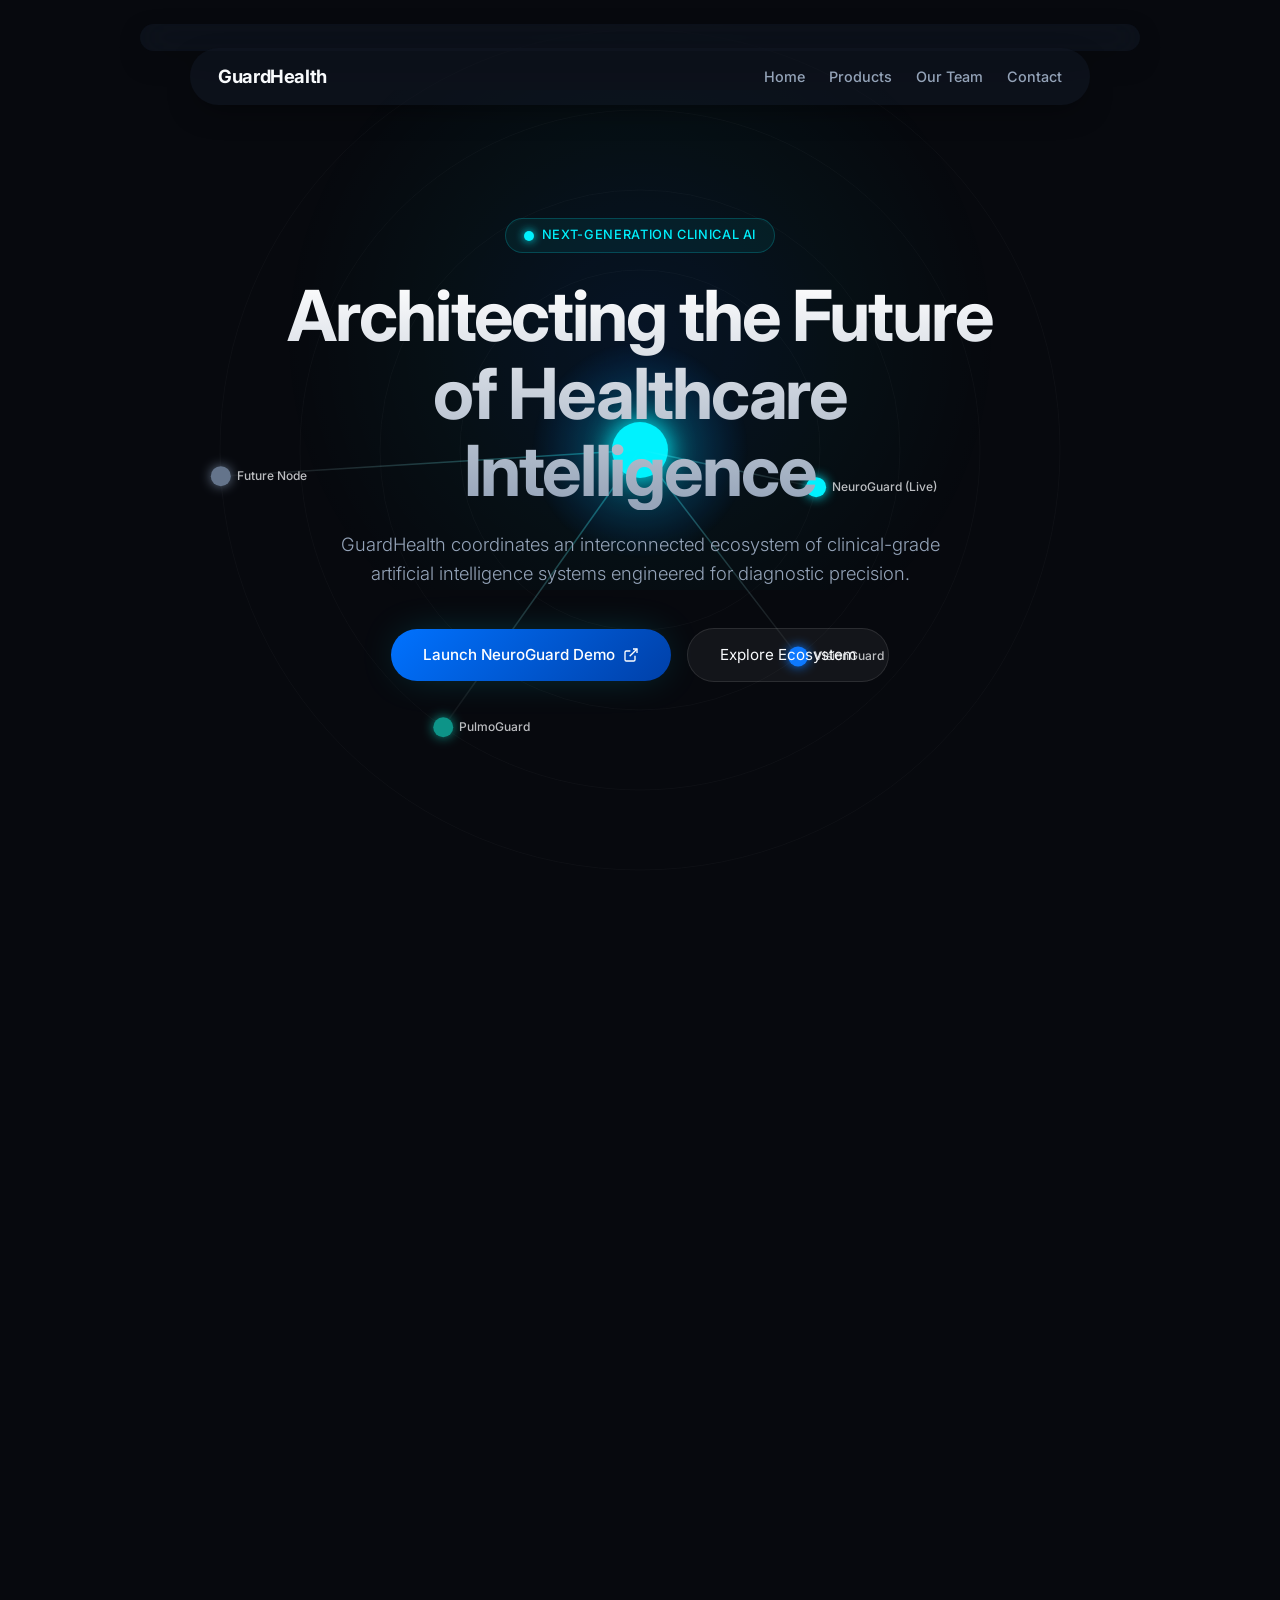
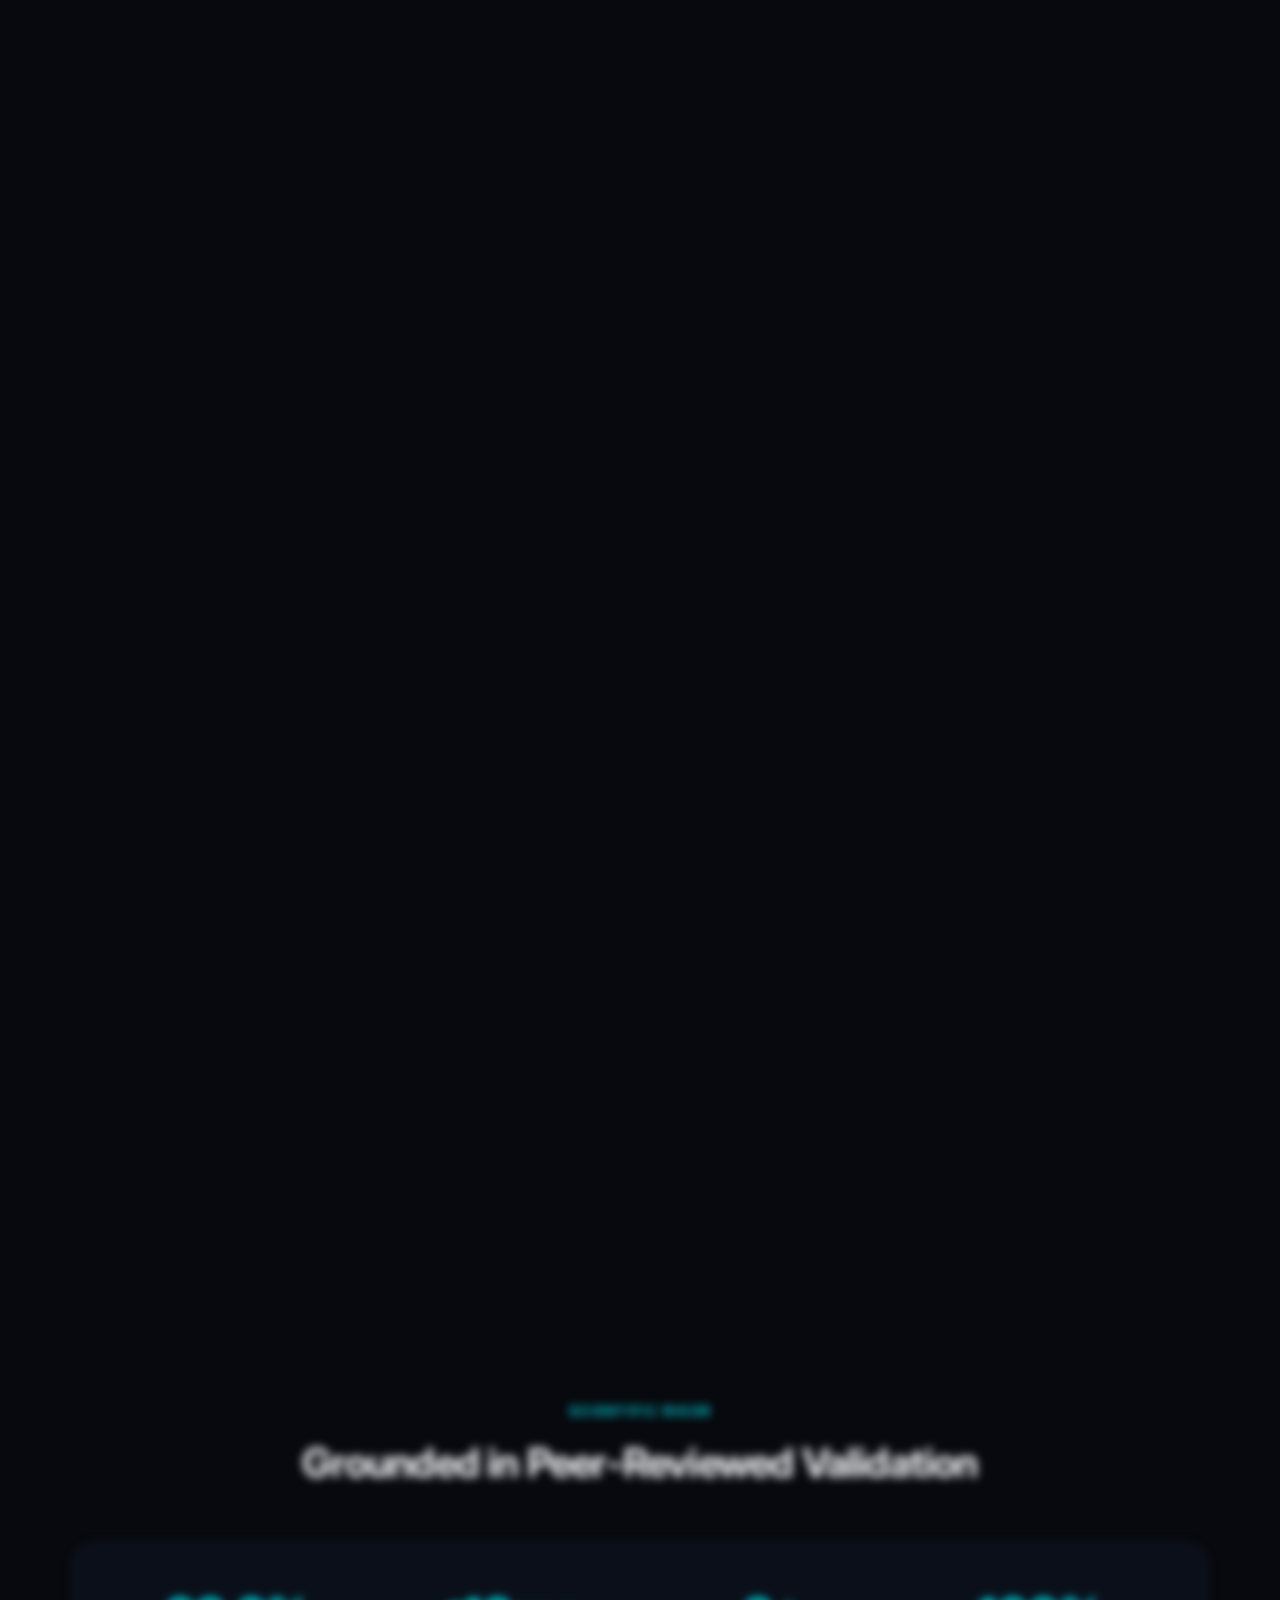
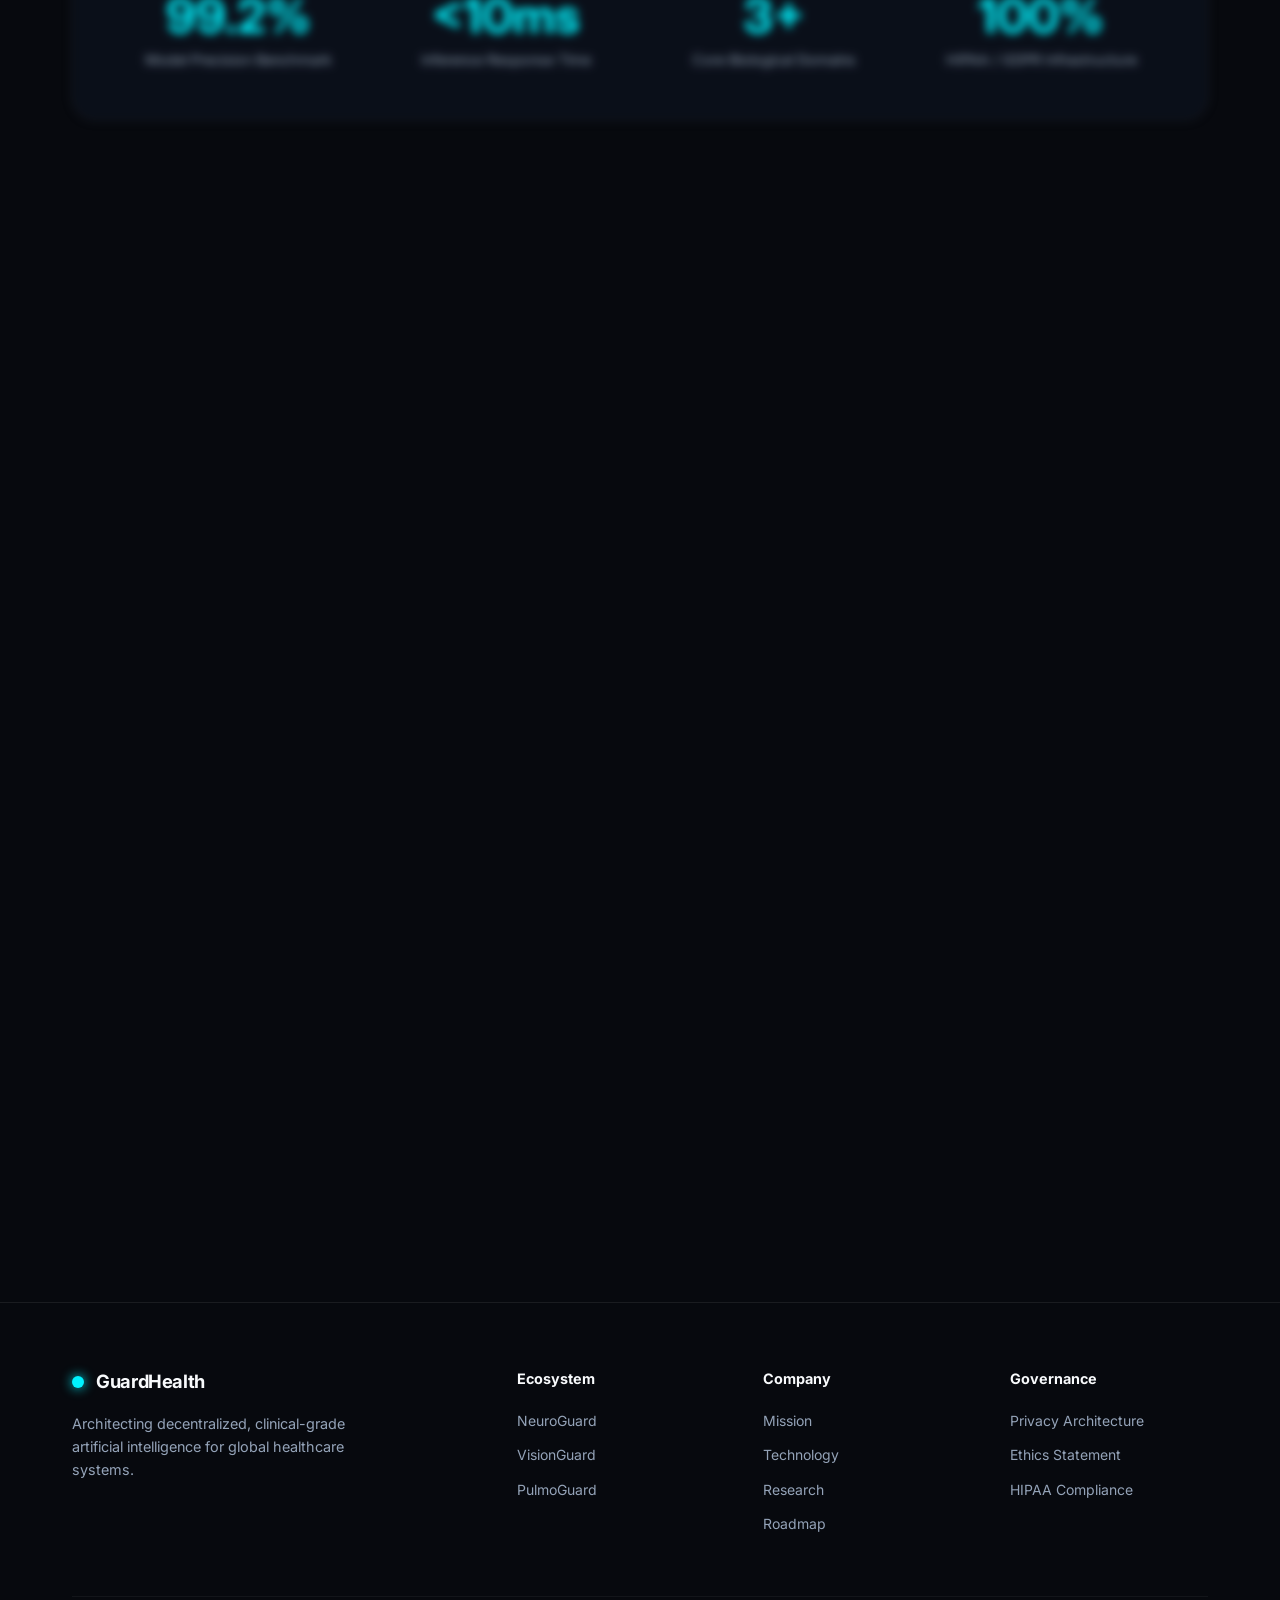
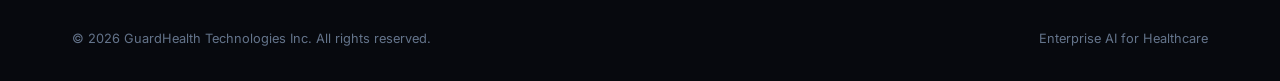
==== index.html @ 6a3ac47e "Update index.html" ====
<!DOCTYPE html>
<html lang="en">
<head>
  <meta charset="UTF-8">
  <meta name="viewport" content="width=device-width, initial-scale=1.0">
  <title>GuardHealth Technologies | Intelligent Healthcare Ecosystem</title>
  
  <!-- Fonts -->
  <link rel="preconnect" href="https://fonts.googleapis.com">
  <link rel="preconnect" href="https://fonts.gstatic.com" crossorigin>
  <link href="https://fonts.googleapis.com/css2?family=Inter:wght@300;400;500;600;700&display=swap" rel="stylesheet">
  
  <style>
    /* ==========================================================================
       1. VARIABLES & DESIGN SYSTEM
       ========================================================================== */
    :root {
      --bg-dark: #07090e;
      --bg-surface: rgba(15, 23, 42, 0.65);
      --bg-surface-border: rgba(255, 255, 255, 0.08);
      
      --primary-blue: #0072ff;
      --cyan-glow: #00f2fe;
      --teal-accent: #0d9488;
      --navy-deep: #0b1329;
      
      --text-main: #f8fafc;
      --text-muted: #94a3b8;
      --text-subtle: #64748b;

      --font-family: 'Inter', -apple-system, BlinkMacSystemFont, "Segoe UI", Roboto, sans-serif;

      --ease-out-apple: cubic-bezier(0.16, 1, 0.3, 1);
      --transition-fast: 0.2s var(--ease-out-apple);
      --transition-medium: 0.5s var(--ease-out-apple);

      --glass-bg: rgba(13, 20, 36, 0.55);
      --glass-border: 1px solid rgba(255, 255, 255, 0.1);
      --glass-blur: blur(16px) saturate(180%);
      --glow-shadow: 0 0 40px -10px rgba(0, 242, 254, 0.25);
      --card-shadow: 0 20px 40px -15px rgba(0, 0, 0, 0.5);
    }

    /* ==========================================================================
       2. GLOBAL & RESET STYLES
       ========================================================================== */
    * {
      margin: 0;
      padding: 0;
      box-sizing: border-box;
    }

    html {
      scroll-behavior: smooth;
      background-color: var(--bg-dark);
      color: var(--text-main);
      font-family: var(--font-family);
      overflow-x: hidden;
      -webkit-font-smoothing: antialiased;
    }

    body {
      position: relative;
      line-height: 1.6;
    }

    .ambient-glow {
      position: fixed;
      top: 10%;
      left: 50%;
      transform: translateX(-50%);
      width: 900px;
      height: 500px;
      background: radial-gradient(circle, rgba(0, 114, 255, 0.1) 0%, rgba(0, 242, 254, 0.03) 40%, rgba(7, 9, 14, 0) 70%);
      pointer-events: none;
      z-index: 0;
    }

    .container {
      max-width: 1200px;
      margin: 0 auto;
      padding: 0 2rem;
    }

    .section {
      padding: 8rem 0;
      position: relative;
      z-index: 1;
    }

    .text-center { text-align: center; }

    /* ==========================================================================
       3. NAVIGATION BAR
       ========================================================================== */
    .navbar {
      position: fixed;
      top: 1.5rem;
      left: 50%;
      transform: translateX(-50%);
      width: 90%;
      max-width: 1100px;
      z-index: 100;
      background: var(--glass-bg);
      backdrop-filter: var(--glass-blur);
      -webkit-backdrop-filter: var(--glass-blur);
      border: var(--glass-border);
      border-radius: 99px;
      padding: 0.75rem 1.75rem;
    }

    .nav-container {
      display: flex;
      align-items: center;
      justify-content: space-between;
    }

    .brand-logo {
      display: flex;
      align-items: center;
      gap: 0.75rem;
      text-decoration: none;
      color: var(--text-main);
      font-weight: 600;
      letter-spacing: -0.02em;
    }

    .logo-mark {
      width: 12px;
      height: 12px;
      border-radius: 50%;
      background: var(--cyan-glow);
      box-shadow: 0 0 12px var(--cyan-glow);
    }

    .nav-links {
      display: flex;
      gap: 2rem;
    }

    .nav-links a {
      color: var(--text-muted);
      text-decoration: none;
      font-size: 0.9rem;
      font-weight: 400;
      transition: color var(--transition-fast);
    }

    .nav-links a:hover {
      color: var(--text-main);
    }

    /* ==========================================================================
       4. HERO SECTION & CANVAS
       ========================================================================== */
    .hero-section {
      position: relative;
      height: 100vh;
      min-height: 750px;
      display: flex;
      align-items: center;
      justify-content: center;
      overflow: hidden;
    }

    #ecosystemCanvas {
      position: absolute;
      top: 0;
      left: 0;
      width: 100%;
      height: 100%;
      z-index: 1;
    }

    .hero-overlay {
      position: relative;
      z-index: 2;
      text-align: center;
      max-width: 820px;
      padding: 0 1.5rem;
      pointer-events: none;
    }

    .hero-overlay a, .hero-overlay button {
      pointer-events: auto;
    }

    .hero-badge {
      display: inline-flex;
      align-items: center;
      gap: 0.5rem;
      padding: 0.4rem 1.1rem;
      border-radius: 99px;
      background: rgba(0, 242, 254, 0.06);
      border: 1px solid rgba(0, 242, 254, 0.2);
      color: var(--cyan-glow);
      font-size: 0.8rem;
      font-weight: 500;
      letter-spacing: 0.05em;
      text-transform: uppercase;
      margin-bottom: 1.5rem;
    }

    .hero-title {
      font-size: clamp(2.5rem, 5.5vw, 4.5rem);
      font-weight: 700;
      line-height: 1.1;
      letter-spacing: -0.03em;
      background: linear-gradient(180deg, #FFFFFF 0%, #94A3B8 100%);
      -webkit-background-clip: text;
      -webkit-text-fill-color: transparent;
      margin-bottom: 1.25rem;
    }

    .hero-subtitle {
      font-size: 1.15rem;
      color: var(--text-muted);
      max-width: 640px;
      margin: 0 auto 2.5rem auto;
      font-weight: 300;
    }

    .hero-cta-group {
      display: flex;
      align-items: center;
      justify-content: center;
      gap: 1rem;
    }

    /* ==========================================================================
       5. COMPONENTS & BUTTONS
       ========================================================================== */
    .btn-glow {
      display: inline-flex;
      align-items: center;
      gap: 0.5rem;
      padding: 0.85rem 2rem;
      border-radius: 99px;
      background: linear-gradient(135deg, var(--primary-blue), #0040a8);
      color: #fff;
      font-weight: 500;
      text-decoration: none;
      font-size: 0.95rem;
      box-shadow: var(--glow-shadow);
      transition: transform var(--transition-fast), box-shadow var(--transition-fast);
    }

    .btn-glow:hover {
      transform: translateY(-2px);
      box-shadow: 0 0 50px -5px rgba(0, 242, 254, 0.4);
    }

    .btn-secondary {
      display: inline-flex;
      align-items: center;
      padding: 0.85rem 2rem;
      border-radius: 99px;
      color: var(--text-main);
      text-decoration: none;
      font-size: 0.95rem;
      background: rgba(255, 255, 255, 0.05);
      border: 1px solid rgba(255, 255, 255, 0.1);
      transition: background var(--transition-fast), border-color var(--transition-fast);
    }

    .btn-secondary:hover {
      background: rgba(255, 255, 255, 0.1);
      border-color: rgba(255, 255, 255, 0.2);
    }

    .btn-primary-glass {
      padding: 0.5rem 1.25rem;
      border-radius: 99px;
      background: rgba(255, 255, 255, 0.08);
      border: var(--glass-border);
      color: var(--text-main);
      font-size: 0.85rem;
      text-decoration: none;
      transition: background var(--transition-fast);
    }

    .btn-primary-glass:hover {
      background: rgba(255, 255, 255, 0.18);
    }

    .section-tag {
      color: var(--cyan-glow);
      font-size: 0.85rem;
      text-transform: uppercase;
      letter-spacing: 0.1em;
      font-weight: 600;
      margin-bottom: 0.5rem;
      display: block;
    }

    .section-title {
      font-size: 2.5rem;
      font-weight: 700;
      letter-spacing: -0.02em;
      margin-bottom: 1rem;
    }

    .section-description {
      color: var(--text-muted);
      font-size: 1.1rem;
      max-width: 650px;
      margin: 0 auto 3rem auto;
    }

    /* ==========================================================================
       6. GLASS CARDS & ECOSYSTEM GRID
       ========================================================================== */
    .ecosystem-grid {
      display: grid;
      grid-template-columns: repeat(auto-fit, minmax(260px, 1fr));
      gap: 1.5rem;
    }

    .glass-card {
      background: var(--glass-bg);
      backdrop-filter: var(--glass-blur);
      -webkit-backdrop-filter: var(--glass-blur);
      border: var(--glass-border);
      padding: 2.5rem 2rem;
      border-radius: 20px;
      position: relative;
      display: flex;
      flex-direction: column;
      justify-content: space-between;
      transition: transform var(--transition-medium), border-color var(--transition-medium), box-shadow var(--transition-medium);
    }

    .glass-card:hover {
      transform: translateY(-6px);
      border-color: rgba(0, 242, 254, 0.3);
      box-shadow: var(--card-shadow);
    }

    .glass-card.featured-card {
      border-color: rgba(0, 242, 254, 0.3);
      background: linear-gradient(180deg, rgba(0, 242, 254, 0.05) 0%, rgba(13, 20, 36, 0.6) 100%);
    }

    .card-header {
      margin-bottom: 1.5rem;
    }

    .card-status-row {
      display: flex;
      align-items: center;
      justify-content: space-between;
      margin-bottom: 1rem;
    }

    .card-node-indicator {
      width: 10px;
      height: 10px;
      border-radius: 50%;
    }

    .card-node-indicator.cyan { background: var(--cyan-glow); box-shadow: 0 0 10px var(--cyan-glow); }
    .card-node-indicator.blue { background: var(--primary-blue); box-shadow: 0 0 10px var(--primary-blue); }
    .card-node-indicator.teal { background: var(--teal-accent); box-shadow: 0 0 10px var(--teal-accent); }
    .card-node-indicator.pulse { background: var(--text-subtle); }

    .status-badge {
      font-size: 0.7rem;
      font-weight: 600;
      letter-spacing: 0.05em;
      padding: 0.2rem 0.6rem;
      border-radius: 99px;
      text-transform: uppercase;
    }

    .status-badge.live { background: rgba(0, 242, 254, 0.15); color: var(--cyan-glow); border: 1px solid rgba(0, 242, 254, 0.3); }
    .status-badge.validation { background: rgba(0, 114, 255, 0.15); color: var(--primary-blue); border: 1px solid rgba(0, 114, 255, 0.3); }
    .status-badge.pipeline { background: rgba(255, 255, 255, 0.05); color: var(--text-subtle); border: 1px solid rgba(255, 255, 255, 0.1); }

    .card-subtitle {
      font-size: 0.75rem;
      text-transform: uppercase;
      color: var(--text-subtle);
      letter-spacing: 0.05em;
    }

    .glass-card h3 {
      font-size: 1.4rem;
      margin: 0.25rem 0 0.75rem 0;
      font-weight: 600;
    }

    .glass-card p {
      color: var(--text-muted);
      font-size: 0.925rem;
      line-height: 1.5;
      margin-bottom: 1.5rem;
    }

    .card-action-link {
      display: inline-flex;
      align-items: center;
      gap: 0.4rem;
      color: var(--cyan-glow);
      text-decoration: none;
      font-size: 0.875rem;
      font-weight: 500;
      transition: gap var(--transition-fast);
    }

    .card-action-link:hover {
      gap: 0.6rem;
    }

    /* ==========================================================================
       7. TECH SPEC & METRICS
       ========================================================================== */
    .tech-spec-grid {
      display: grid;
      grid-template-columns: repeat(auto-fit, minmax(300px, 1fr));
      gap: 2rem;
    }

    .tech-item {
      padding: 2rem;
      border-left: 2px solid rgba(0, 242, 254, 0.3);
      background: linear-gradient(90deg, rgba(0, 242, 254, 0.02) 0%, transparent 100%);
      border-radius: 0 12px 12px 0;
    }

    .tech-item h4 {
      font-size: 1.2rem;
      margin-bottom: 0.5rem;
    }

    .tech-item p {
      color: var(--text-muted);
      font-size: 0.95rem;
    }

    .metrics-container {
      display: grid;
      grid-template-columns: repeat(auto-fit, minmax(200px, 1fr));
      gap: 2rem;
      margin-top: 3rem;
      padding: 3rem;
      background: var(--glass-bg);
      border: var(--glass-border);
      border-radius: 24px;
      backdrop-filter: var(--glass-blur);
    }

    .metric-item h3 {
      font-size: 3rem;
      font-weight: 700;
      color: var(--cyan-glow);
      line-height: 1;
      margin-bottom: 0.5rem;
    }

    .metric-item p {
      color: var(--text-muted);
      font-size: 0.9rem;
    }

    /* ==========================================================================
       8. ROADMAP TIMELINE
       ========================================================================== */
    .roadmap-timeline {
      display: grid;
      grid-template-columns: repeat(auto-fit, minmax(250px, 1fr));
      gap: 1.5rem;
      margin-top: 2rem;
    }

    .roadmap-step {
      background: rgba(13, 20, 36, 0.4);
      border: var(--glass-border);
      padding: 1.75rem;
      border-radius: 16px;
      position: relative;
    }

    .roadmap-step.active {
      border-color: rgba(0, 242, 254, 0.4);
      background: rgba(0, 242, 254, 0.03);
    }

    .step-phase {
      font-size: 0.75rem;
      color: var(--cyan-glow);
      text-transform: uppercase;
      letter-spacing: 0.05em;
      font-weight: 600;
    }

    .roadmap-step h4 {
      font-size: 1.1rem;
      margin: 0.5rem 0;
    }

    .roadmap-step p {
      font-size: 0.875rem;
      color: var(--text-muted);
    }

    /* ==========================================================================
       9. FOOTER & CTA BANNER
       ========================================================================== */
    .cta-banner {
      background: linear-gradient(180deg, rgba(13, 20, 36, 0.8) 0%, rgba(7, 9, 14, 0.9) 100%);
      border: var(--glass-border);
      padding: 4rem 2rem;
      border-radius: 32px;
      text-align: center;
      margin-bottom: 6rem;
    }

    footer {
      border-top: 1px solid var(--bg-surface-border);
      padding: 4rem 0 2rem 0;
      position: relative;
      z-index: 1;
    }

    .footer-grid {
      display: grid;
      grid-template-columns: 2fr repeat(3, 1fr);
      gap: 3rem;
      margin-bottom: 3rem;
    }

    .footer-brand p {
      color: var(--text-muted);
      font-size: 0.9rem;
      margin-top: 1rem;
      max-width: 300px;
    }

    .footer-col h5 {
      color: var(--text-main);
      font-size: 0.9rem;
      margin-bottom: 1.25rem;
    }

    .footer-col a {
      display: block;
      color: var(--text-muted);
      text-decoration: none;
      font-size: 0.875rem;
      margin-bottom: 0.75rem;
      transition: color var(--transition-fast);
    }

    .footer-col a:hover {
      color: var(--cyan-glow);
    }

    .footer-bottom {
      display: flex;
      justify-content: space-between;
      align-items: center;
      padding-top: 2rem;
      border-top: 1px solid rgba(255, 255, 255, 0.05);
      color: var(--text-subtle);
      font-size: 0.8rem;
    }
    /* ==========================================================================
   GLOBAL NAVBAR STYLING
   ========================================================================== */
.navbar {
  position: fixed;
  top: 1.5rem;
  left: 50%;
  transform: translateX(-50%);
  width: min(90%, 1000px);
  z-index: 99;
  
  display: flex;
  align-items: center;
  justify-content: space-between;
  padding: 0.85rem 1.75rem;

  background: rgba(18, 24, 38, 0.55);
  border: 1px solid var(--border-glass);
  border-radius: 9999px;
  backdrop-filter: blur(16px);
  -webkit-backdrop-filter: blur(16px);
  box-shadow: 0 10px 30px -10px rgba(0, 0, 0, 0.5);
}

.brand-logo {
  font-size: 1.15rem;
  font-weight: 700;
  color: var(--text-main);
  text-decoration: none;
  letter-spacing: -0.02em;
}

.nav-menu {
  display: flex;
  align-items: center;
  gap: 1.5rem;
  list-style: none;
}

.nav-link {
  color: var(--text-muted);
  text-decoration: none;
  font-size: 0.9rem;
  font-weight: 500;
  transition: color 0.25s ease, opacity 0.25s ease;
}

.nav-link:hover {
  color: var(--accent-cyan);
}

.nav-link.active {
  color: var(--text-main);
  font-weight: 600;
}

    @media (max-width: 768px) {
      .nav-links { display: none; }
      .footer-grid { grid-template-columns: 1fr; gap: 2rem; }
      .hero-cta-group { flex-direction: column; }
      .btn-secondary { margin-left: 0; }
    }
    
  </style>
</head>
<body>

  <div class="ambient-glow"></div>

  <!-- NAVIGATION -->
  <header class="navbar">
   <nav class="navbar">
  <div class="nav-brand">
    <a href="index.html" class="brand-logo">GuardHealth</a>
  </div>
  <ul class="nav-menu">
    <li><a href="index.html" class="nav-link">Home</a></li>
    <li><a href="products.html" class="nav-link">Products</a></li>
    <li><a href="team.html" class="nav-link">Our Team</a></li>
    <li><a href="contact.html" class="nav-link">Contact</a></li>
  </ul>
</nav>
  </header>

  <main>
    <!-- HERO SECTION -->
    <section class="hero-section" id="hero">
      <canvas id="ecosystemCanvas"></canvas>
      <div class="hero-overlay">
        <div class="hero-badge">
          <span class="card-node-indicator cyan"></span> Next-Generation Clinical AI
        </div>
        <h1 class="hero-title">Architecting the Future of Healthcare Intelligence</h1>
        <p class="hero-subtitle">
          GuardHealth coordinates an interconnected ecosystem of clinical-grade artificial intelligence systems engineered for diagnostic precision.
        </p>
        <div class="hero-cta-group">
          <!-- Primary CTA linking directly to hosted NeuroGuard app -->
          <a href="https://neuroguard.app" target="_blank" class="btn-glow">
            Launch NeuroGuard Demo 
            <svg width="16" height="16" viewBox="0 0 24 24" fill="none" stroke="currentColor" stroke-width="2"><path d="M18 13v6a2 2 0 0 1-2 2H5a2 2 0 0 1-2-2V8a2 2 0 0 1 2-2h6"></path><polyline points="15 3 21 3 21 9"></polyline><line x1="10" y1="14" x2="21" y2="3"></line></svg>
          </a>
          <a href="#ecosystem" class="btn-secondary">Explore Ecosystem</a>
        </div>
      </div>
    </section>

    <!-- MISSION SECTION -->
    <section class="section scroll-fade" id="mission">
      <div class="container text-center">
        <span class="section-tag">Our Mission</span>
        <h2 class="section-title">Precision At Scale. Science Without Compromise.</h2>
        <p class="section-description">
          We build decentralized, specialized neural architectures that operate seamlessly across complex biological domains—delivering clinical decision support at the speed of care.
        </p>
      </div>
    </section>

    <!-- ECOSYSTEM SECTION -->
    <section class="section scroll-fade" id="ecosystem">
      <div class="container">
        <div class="text-center">
          <span class="section-tag">Platform Architecture</span>
          <h2 class="section-title">The GuardHealth Ecosystem</h2>
          <p class="section-description">Autonomous intelligence engines designed for specialized clinical environments.</p>
        </div>

        <div class="ecosystem-grid">
          <!-- NeuroGuard (Featured & Live) -->
          <div class="glass-card featured-card">
            <div>
              <div class="card-status-row">
                <div class="card-node-indicator cyan"></div>
                <span class="status-badge live">Live Platform</span>
              </div>
              <span class="card-subtitle">Neurological Health</span>
              <h3>NeuroGuard</h3>
              <p>Real-time neural mapping and neurodegenerative risk prediction using multimodal EEG and MRI processing engines.</p>
            </div>
            <a href="https://neuroguard.app" target="_blank" class="card-action-link">
              Open Live Portal <span>&rarr;</span>
            </a>
          </div>

          <!-- VisionGuard -->
          <div class="glass-card">
            <div>
              <div class="card-status-row">
                <div class="card-node-indicator blue"></div>
                <span class="status-badge validation">Clinical Trial</span>
              </div>
              <span class="card-subtitle">Ophthalmology</span>
              <h3>VisionGuard</h3>
              <p>Micro-vascular retinal analysis for early detection of systemic pathology and progressive ocular deterioration.</p>
            </div>
            <a href="#research" class="card-action-link">
              View Validation Specs <span>&rarr;</span>
            </a>
          </div>

          <!-- PulmoGuard -->
          <div class="glass-card">
            <div>
              <div class="card-status-row">
                <div class="card-node-indicator teal"></div>
                <span class="status-badge validation">Development</span>
              </div>
              <span class="card-subtitle">Respiratory Health</span>
              <h3>PulmoGuard</h3>
              <p>Acoustic bio-signal classification and automated pulmonary ventilation analytics for acute care settings.</p>
            </div>
            <a href="#research" class="card-action-link">
              Explore Architecture <span>&rarr;</span>
            </a>
          </div>

          <!-- Future Nodes -->
          <div class="glass-card">
            <div>
              <div class="card-status-row">
                <div class="card-node-indicator pulse"></div>
                <span class="status-badge pipeline">Pipeline</span>
              </div>
              <span class="card-subtitle">Under Development</span>
              <h3>Future Node</h3>
              <p>Expanding into metabolic, cardiovascular, and autonomous ICU monitoring engines via hospital partnerships.</p>
            </div>
            <a href="#contact" class="card-action-link">
              Partner With Us <span>&rarr;</span>
            </a>
          </div>
        </div>
      </div>
    </section>

    <!-- TECHNOLOGY SECTION -->
    <section class="section scroll-fade" id="technology">
      <div class="container">
        <div class="text-center">
          <span class="section-tag">Engineered for Trust</span>
          <h2 class="section-title">Clinical-Grade AI Infrastructure</h2>
          <p class="section-description">Built to comply with strict medical data governance and real-time execution standards.</p>
        </div>

        <div class="tech-spec-grid">
          <div class="tech-item">
            <h4>Explainable AI (XAI)</h4>
            <p>Deterministic visual heatmaps and decision-tree audit trails for every diagnostic inference.</p>
          </div>
          <div class="tech-item">
            <h4>Zero-Trust Privacy</h4>
            <p>Federated machine learning frameworks ensuring patient data never leaves local hospital firewalls.</p>
          </div>
          <div class="tech-item">
            <h4>Sub-10ms Latency</h4>
            <p>Optimized GPU kernel execution pipeline engineered for real-time surgical and ICU assistance.</p>
          </div>
        </div>
      </div>
    </section>

    <!-- RESEARCH & METRICS SECTION -->
    <section class="section scroll-fade" id="research">
      <div class="container">
        <div class="text-center">
          <span class="section-tag">Scientific Rigor</span>
          <h2 class="section-title">Grounded in Peer-Reviewed Validation</h2>
        </div>

        <div class="metrics-container text-center">
          <div class="metric-item">
            <h3>99.2%</h3>
            <p>Model Precision Benchmark</p>
          </div>
          <div class="metric-item">
            <h3>&lt;10ms</h3>
            <p>Inference Response Time</p>
          </div>
          <div class="metric-item">
            <h3>3+</h3>
            <p>Core Biological Domains</p>
          </div>
          <div class="metric-item">
            <h3>100%</h3>
            <p>HIPAA / GDPR Infrastructure</p>
          </div>
        </div>
      </div>
    </section>

    <!-- ROADMAP SECTION -->
    <section class="section scroll-fade" id="roadmap">
      <div class="container">
        <div class="text-center">
          <span class="section-tag">Expansion Plan</span>
          <h2 class="section-title">Strategic Roadmap</h2>
        </div>

        <div class="roadmap-timeline">
          <div class="roadmap-step active">
            <span class="step-phase">Phase 01 &bull; Active</span>
            <h4>NeuroGuard Deployment</h4>
            <p>Live platform hosting, multimodal EEG processing, and neurodegenerative risk engine release.</p>
          </div>
          <div class="roadmap-step">
            <span class="step-phase">Phase 02 &bull; Q4 2026</span>
            <h4>VisionGuard Trials</h4>
            <p>Multi-center clinical validation for ophthalmic micro-vascular retinal risk scoring.</p>
          </div>
          <div class="roadmap-step">
            <span class="step-phase">Phase 03 &bull; 2027</span>
            <h4>PulmoGuard Integration</h4>
            <p>Acoustic bio-signal trial deployment across acute respiratory care environments.</p>
          </div>
        </div>
      </div>
    </section>

    <!-- CTA BANNER -->
    <section class="container scroll-fade" id="contact">
      <div class="cta-banner">
        <span class="section-tag">Deploy Intelligence</span>
        <h2 class="section-title">Ready to Experience Clinical AI?</h2>
        <p class="section-description" style="margin-bottom: 2rem;">
          Test our live neurodegenerative risk prediction platform or partner with our research team.
        </p>
        <div class="hero-cta-group">
          <a href="https://neuroguard.app" target="_blank" class="btn-glow">Launch Live NeuroGuard</a>
          <a href="mailto:partner@guardhealth.tech" class="btn-secondary">Institutional Contact</a>
        </div>
      </div>
    </section>
  </main>

  <!-- FOOTER -->
  <footer>
    <div class="container">
      <div class="footer-grid">
        <div class="footer-brand">
          <a href="#" class="brand-logo">
            <span class="logo-mark"></span>
            <span class="logo-text">GuardHealth</span>
          </a>
          <p>Architecting decentralized, clinical-grade artificial intelligence for global healthcare systems.</p>
        </div>
        <div class="footer-col">
          <h5>Ecosystem</h5>
          <a href="https://neuroguard.app" target="_blank">NeuroGuard</a>
          <a href="#ecosystem">VisionGuard</a>
          <a href="#ecosystem">PulmoGuard</a>
        </div>
        <div class="footer-col">
          <h5>Company</h5>
          <a href="#mission">Mission</a>
          <a href="#technology">Technology</a>
          <a href="#research">Research</a>
          <a href="#roadmap">Roadmap</a>
        </div>
        <div class="footer-col">
          <h5>Governance</h5>
          <a href="#">Privacy Architecture</a>
          <a href="#">Ethics Statement</a>
          <a href="#">HIPAA Compliance</a>
        </div>
      </div>
      <div class="footer-bottom">
        <p>&copy; 2026 GuardHealth Technologies Inc. All rights reserved.</p>
        <p>Enterprise AI for Healthcare</p>
      </div>
    </div>
  </footer>

  <!-- ==========================================================================
     10. INTERACTIVE CANVAS & SCROLL SCRIPTS
     ========================================================================== -->
  <script>
    /**
     * Ecosystem Interactive Canvas Engine
     */
    class EcosystemCanvas {
      constructor(canvasId) {
        this.canvas = document.getElementById(canvasId);
        this.ctx = this.canvas.getContext('2d');
        
        this.nodes = [];
        this.mouse = { x: null, y: null, radius: 180 };
        this.centerNode = { x: 0, y: 0, radius: 28, pulse: 0 };
        
        this.init();
        this.animate();
        this.addEventListeners();
      }

      init() {
        this.resize();
        this.createNodes();
      }

      resize() {
        this.width = this.canvas.width = window.innerWidth;
        this.height = this.canvas.height = window.innerHeight;
        this.centerNode.x = this.width / 2;
        this.centerNode.y = this.height / 2;
      }

      createNodes() {
        this.nodes = [];
        const platforms = [
          { name: 'NeuroGuard (Live)', color: '#00f2fe', orbitRadius: 180, speed: 0.004, angle: 0 },
          { name: 'VisionGuard', color: '#0072ff', orbitRadius: 260, speed: -0.0025, angle: Math.PI / 3 },
          { name: 'PulmoGuard', color: '#0d9488', orbitRadius: 340, speed: 0.0018, angle: (2 * Math.PI) / 3 },
          { name: 'Future Node', color: '#64748b', orbitRadius: 420, speed: -0.0012, angle: Math.PI }
        ];

        platforms.forEach(p => {
          this.nodes.push({
            ...p,
            x: 0,
            y: 0,
            baseRadius: 10
          });
        });
      }

      addEventListeners() {
        window.addEventListener('resize', () => this.resize());
        
        window.addEventListener('mousemove', (e) => {
          this.mouse.x = e.clientX;
          this.mouse.y = e.clientY;
        });

        window.addEventListener('mouseleave', () => {
          this.mouse.x = null;
          this.mouse.y = null;
        });
      }

      drawCenter() {
        const { x, y, radius, pulse } = this.centerNode;
        
        const glowGradient = this.ctx.createRadialGradient(x, y, radius * 0.5, x, y, radius * 3.5 + Math.sin(pulse) * 12);
        glowGradient.addColorStop(0, 'rgba(0, 242, 254, 0.35)');
        glowGradient.addColorStop(1, 'rgba(0, 114, 255, 0)');

        this.ctx.beginPath();
        this.ctx.arc(x, y, radius * 3.5 + Math.sin(pulse) * 12, 0, Math.PI * 2);
        this.ctx.fillStyle = glowGradient;
        this.ctx.fill();

        this.ctx.beginPath();
        this.ctx.arc(x, y, radius, 0, Math.PI * 2);
        this.ctx.fillStyle = '#00f2fe';
        this.ctx.shadowColor = '#00f2fe';
        this.ctx.shadowBlur = 24;
        this.ctx.fill();
        this.ctx.shadowBlur = 0;
      }

      updateAndDrawNodes() {
        this.centerNode.pulse += 0.02;

        this.nodes.forEach(node => {
          node.angle += node.speed;
          
          let targetX = this.centerNode.x + Math.cos(node.angle) * node.orbitRadius;
          let targetY = this.centerNode.y + Math.sin(node.angle) * node.orbitRadius;

          if (this.mouse.x !== null) {
            const dx = this.mouse.x - targetX;
            const dy = this.mouse.y - targetY;
            const dist = Math.sqrt(dx * dx + dy * dy);
            
            if (dist < this.mouse.radius) {
              const force = (this.mouse.radius - dist) / this.mouse.radius;
              targetX -= (dx / dist) * force * 24;
              targetY -= (dy / dist) * force * 24;
            }
          }

          node.x = targetX;
          node.y = targetY;

          // Orbit Path
          this.ctx.beginPath();
          this.ctx.arc(this.centerNode.x, this.centerNode.y, node.orbitRadius, 0, Math.PI * 2);
          this.ctx.strokeStyle = 'rgba(255, 255, 255, 0.03)';
          this.ctx.lineWidth = 1;
          this.ctx.stroke();

          // Connection Line
          this.ctx.beginPath();
          this.ctx.moveTo(this.centerNode.x, this.centerNode.y);
          this.ctx.lineTo(node.x, node.y);
          
          const lineGradient = this.ctx.createLinearGradient(this.centerNode.x, this.centerNode.y, node.x, node.y);
          lineGradient.addColorStop(0, 'rgba(0, 242, 254, 0.4)');
          lineGradient.addColorStop(1, 'rgba(255, 255, 255, 0.03)');
          
          this.ctx.strokeStyle = lineGradient;
          this.ctx.lineWidth = 1.5;
          this.ctx.stroke();

          // Node Circle
          this.ctx.beginPath();
          this.ctx.arc(node.x, node.y, node.baseRadius, 0, Math.PI * 2);
          this.ctx.fillStyle = node.color;
          this.ctx.shadowColor = node.color;
          this.ctx.shadowBlur = 12;
          this.ctx.fill();
          this.ctx.shadowBlur = 0;

          // Label
          this.ctx.font = '500 12px Inter, sans-serif';
          this.ctx.fillStyle = 'rgba(248, 250, 252, 0.75)';
          this.ctx.fillText(node.name, node.x + 16, node.y + 4);
        });
      }

      animate() {
        this.ctx.clearRect(0, 0, this.width, this.height);
        this.drawCenter();
        this.updateAndDrawNodes();
        requestAnimationFrame(() => this.animate());
      }
    }

    /**
     * Peripheral Vision Scroll Effect Engine
     */
    function handlePeripheralVisionScroll() {
      const elements = document.querySelectorAll('.scroll-fade');
      const viewportHeight = window.innerHeight;
      const viewportCenter = viewportHeight / 2;

      elements.forEach(el => {
        const rect = el.getBoundingClientRect();
        const elementCenter = rect.top + rect.height / 2;
        
        const distanceFromCenter = Math.abs(viewportCenter - elementCenter) / viewportCenter;
        
        let opacity = 1 - Math.pow(distanceFromCenter, 2.2);
        opacity = Math.max(0, Math.min(1, opacity));

        const blur = (1 - opacity) * 5;
        const scale = 0.97 + (opacity * 0.03);

        el.style.opacity = opacity.toFixed(3);
        el.style.filter = `blur(${blur.toFixed(1)}px)`;
        el.style.transform = `scale(${scale.toFixed(3)})`;
        el.style.transition = 'opacity 0.1s linear, transform 0.1s linear, filter 0.1s linear';
      });
    }

    let ticking = false;
    window.addEventListener('scroll', () => {
      if (!ticking) {
        window.requestAnimationFrame(() => {
          handlePeripheralVisionScroll();
          ticking = false;
        });
        ticking = true;
      }
    });

    document.addEventListener('DOMContentLoaded', () => {
      new EcosystemCanvas('ecosystemCanvas');
      handlePeripheralVisionScroll();
    });
  </script>
</body>
</html>
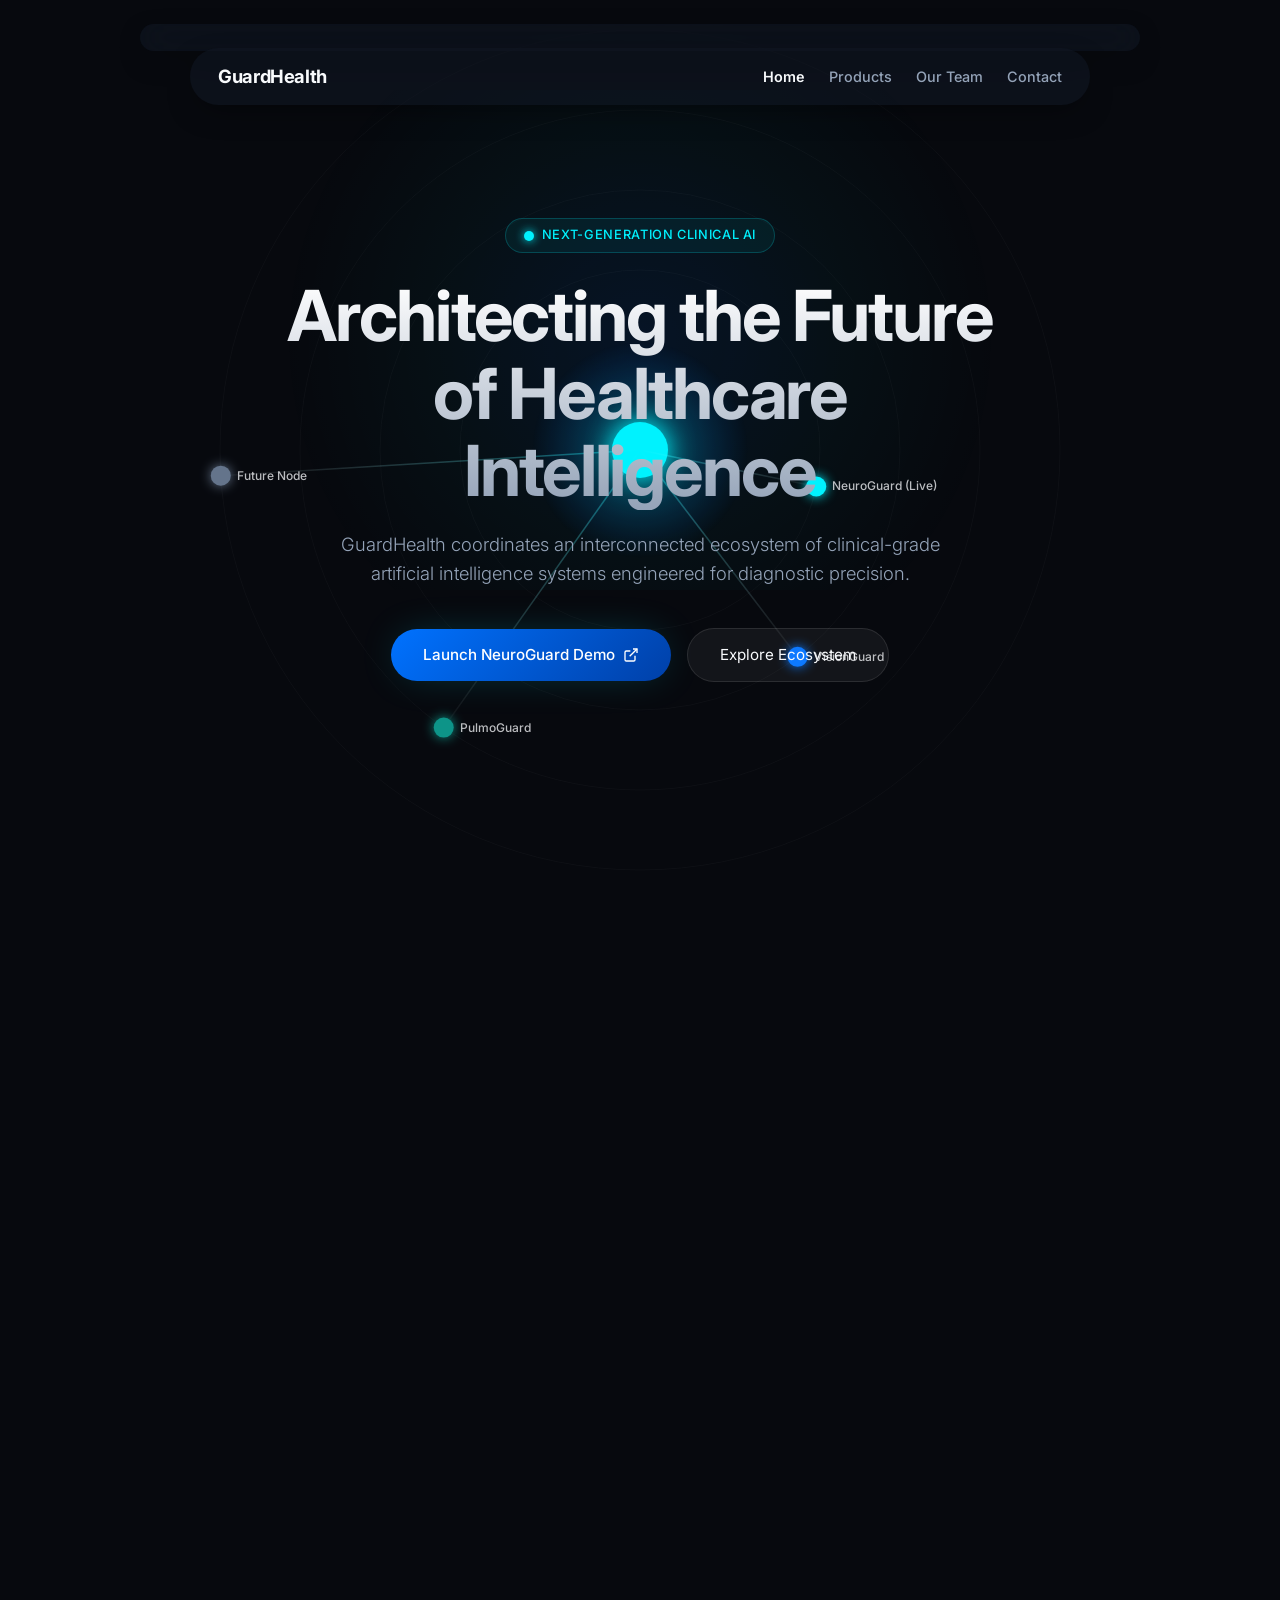
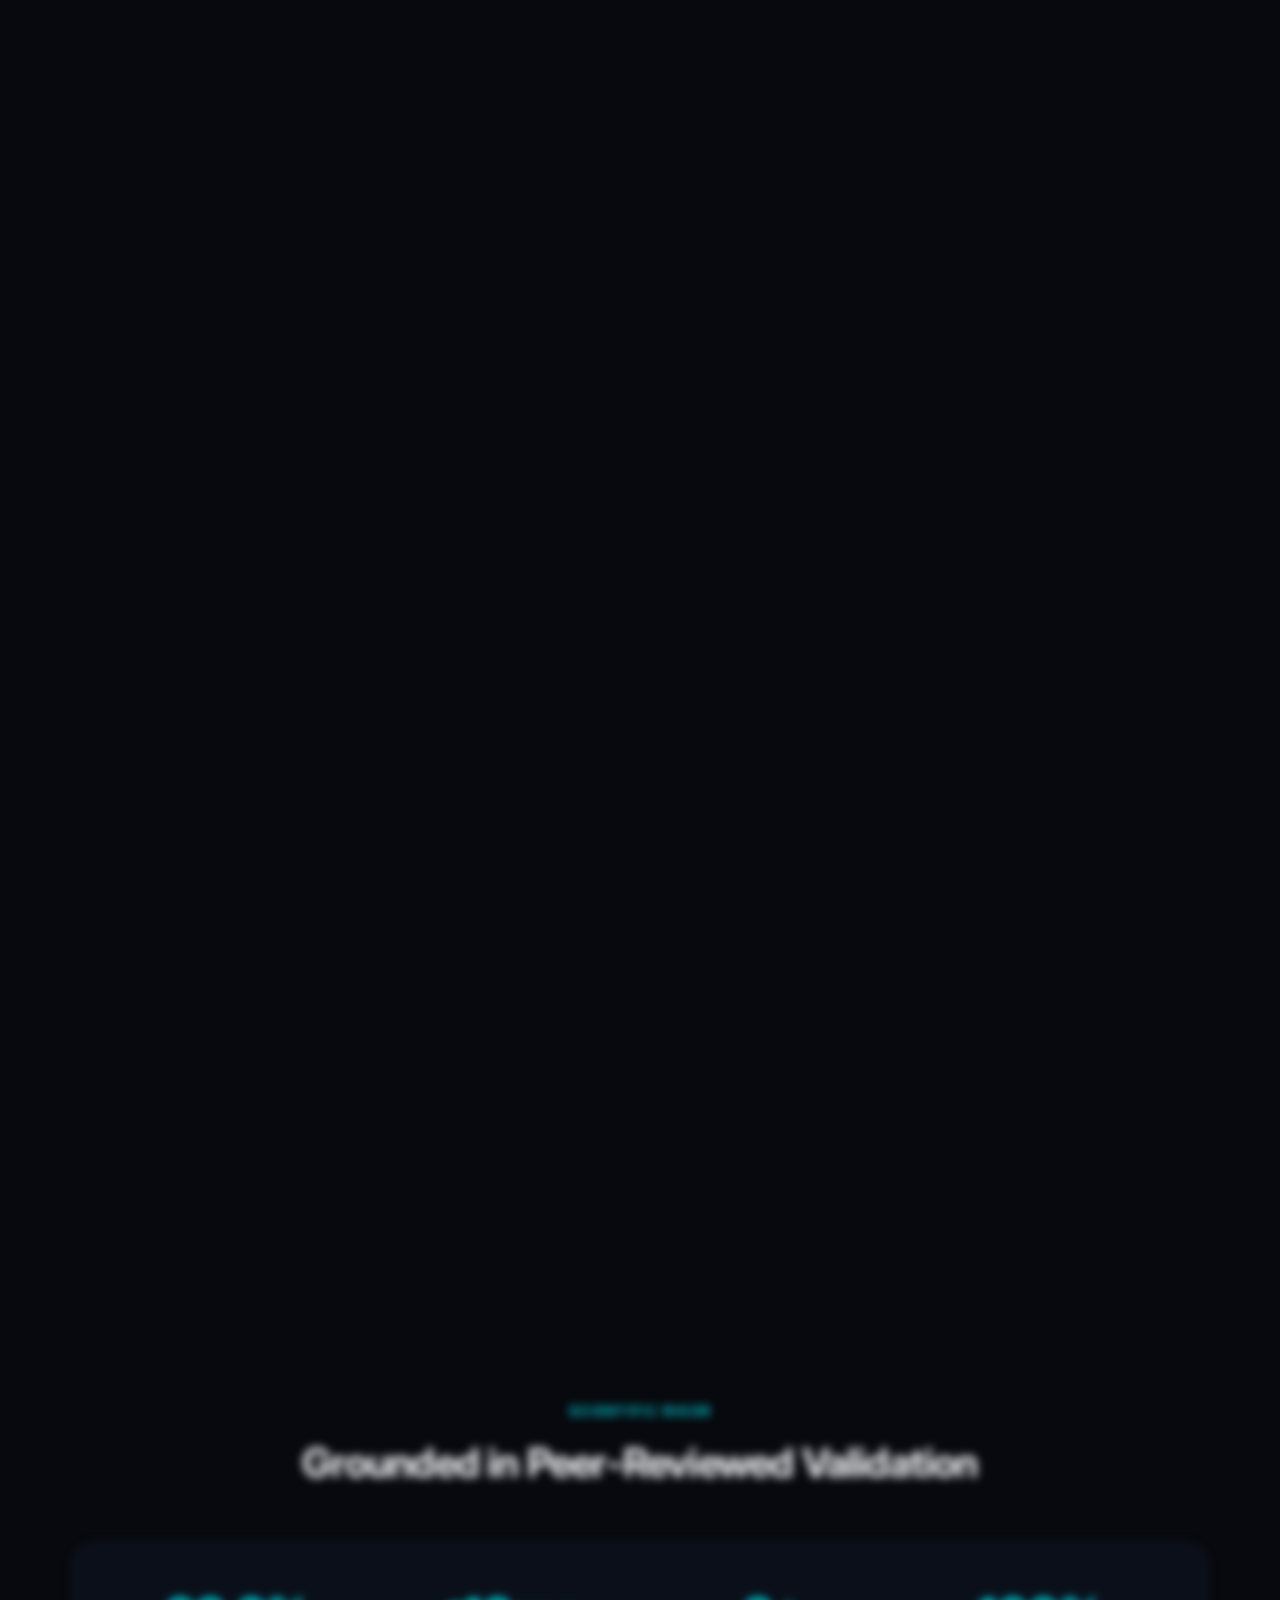
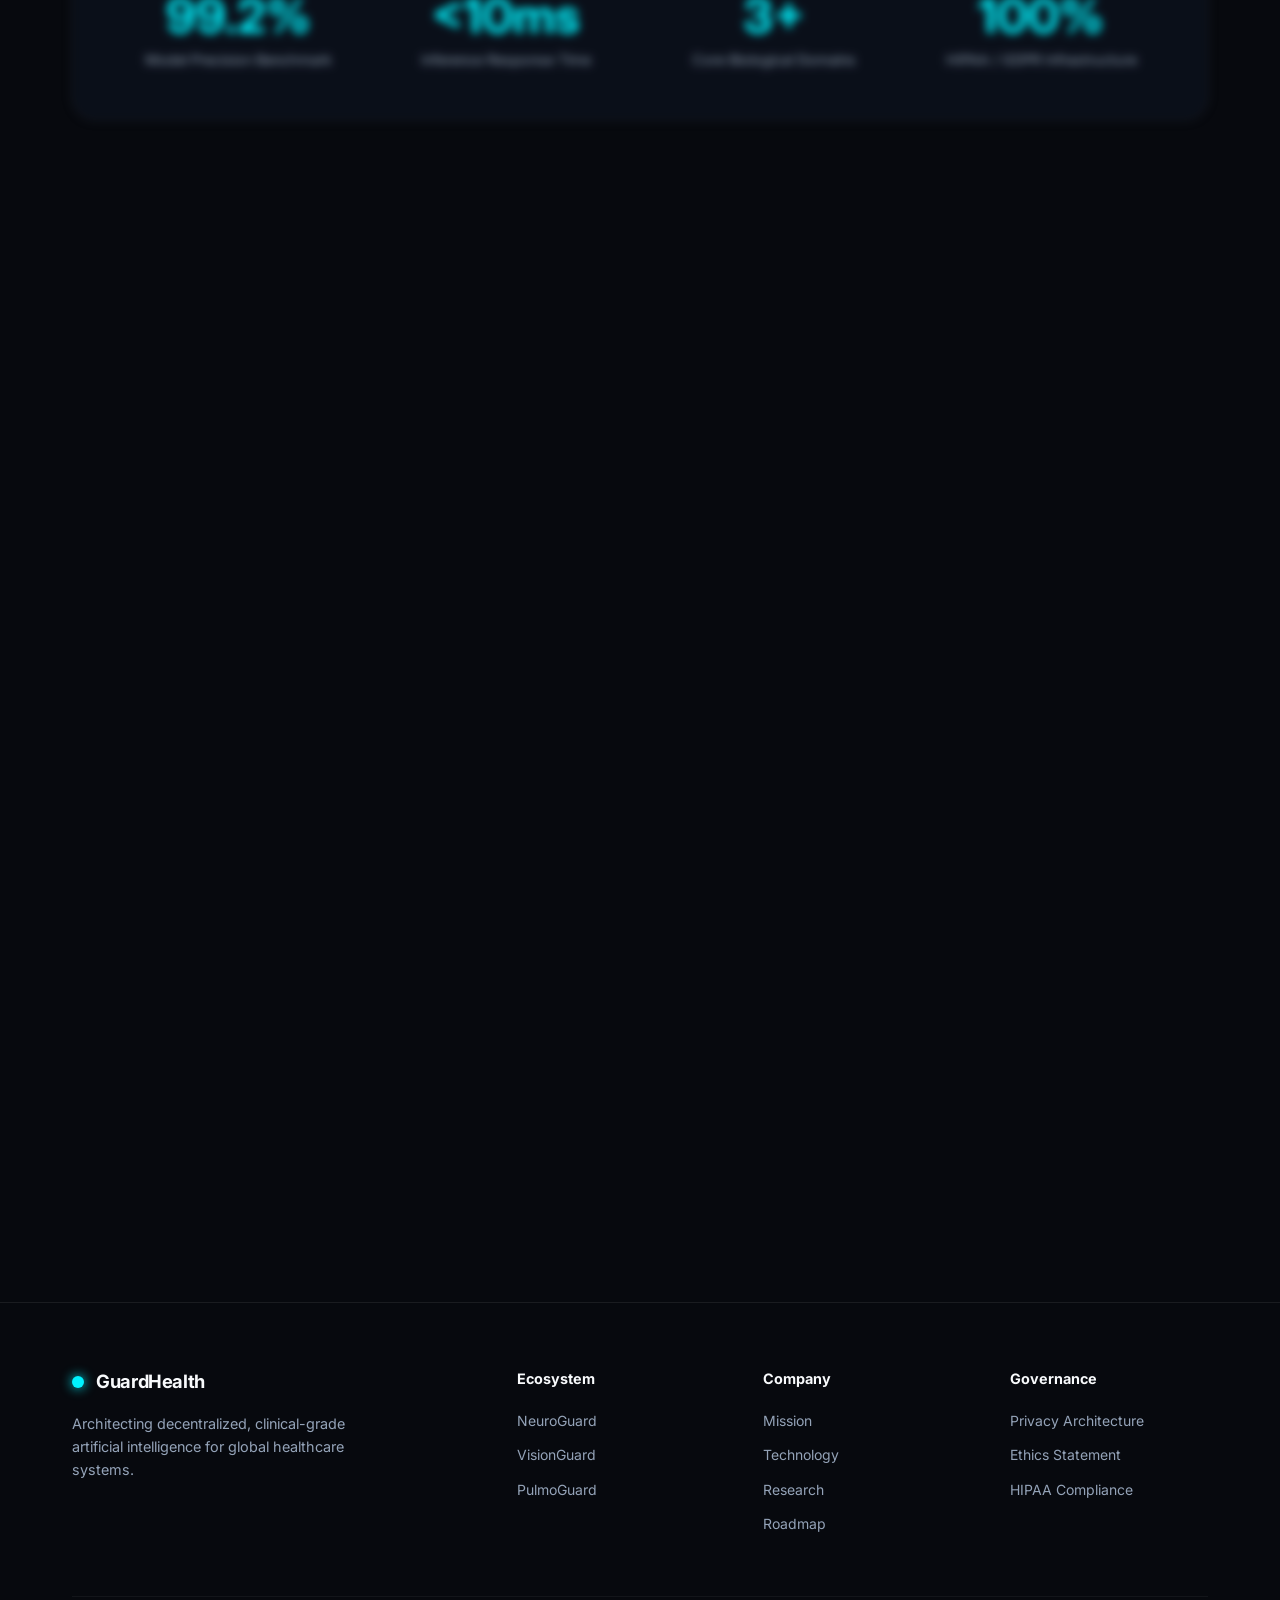
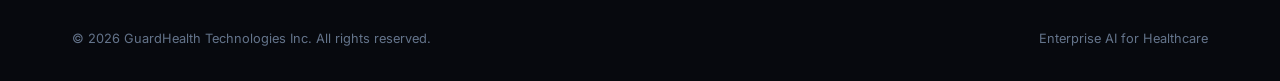
==== commit 3ae565a5: "Update index.html" ====
--- a/index.html
+++ b/index.html
@@ -640,7 +640,7 @@
     <a href="index.html" class="brand-logo">GuardHealth</a>
   </div>
   <ul class="nav-menu">
-    <li><a href="index.html" class="nav-link">Home</a></li>
+    <li><a href="index.html" class="nav-link active">Home</a></li>
     <li><a href="products.html" class="nav-link">Products</a></li>
     <li><a href="team.html" class="nav-link">Our Team</a></li>
     <li><a href="contact.html" class="nav-link">Contact</a></li>
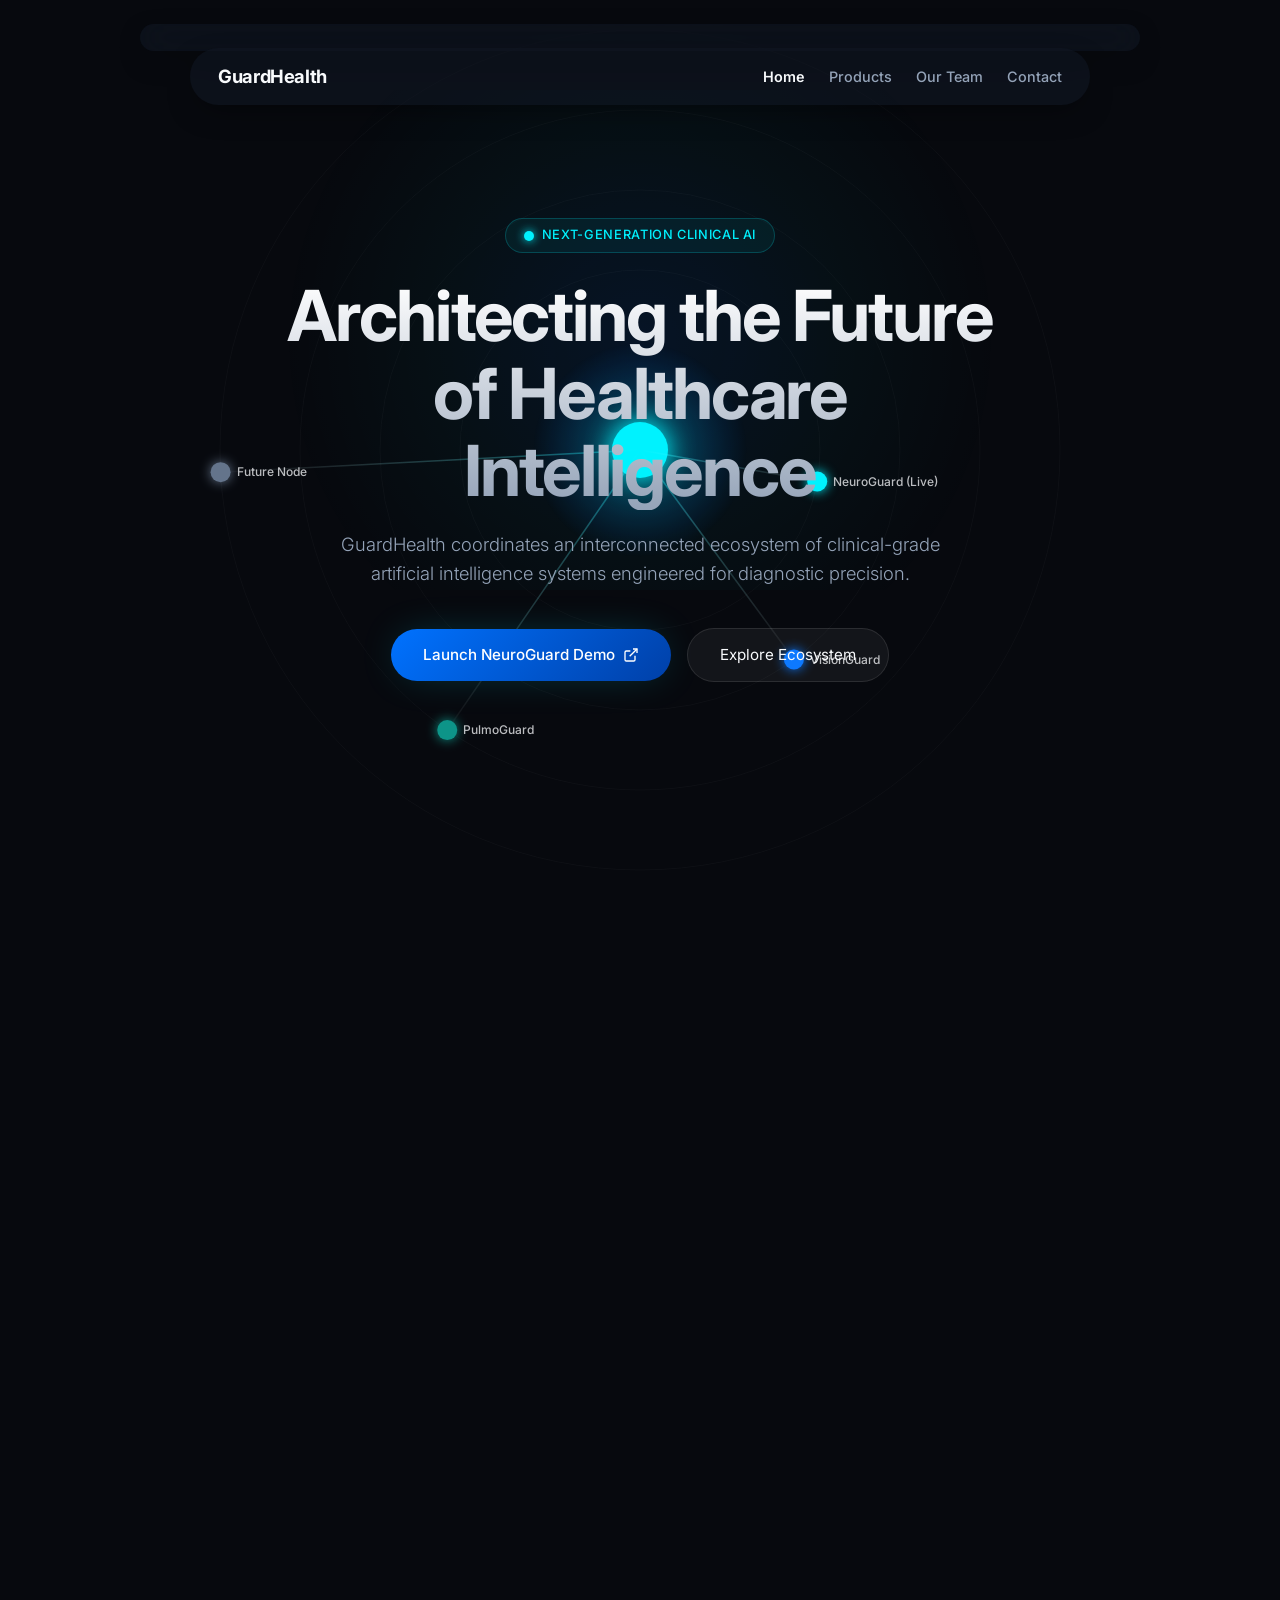
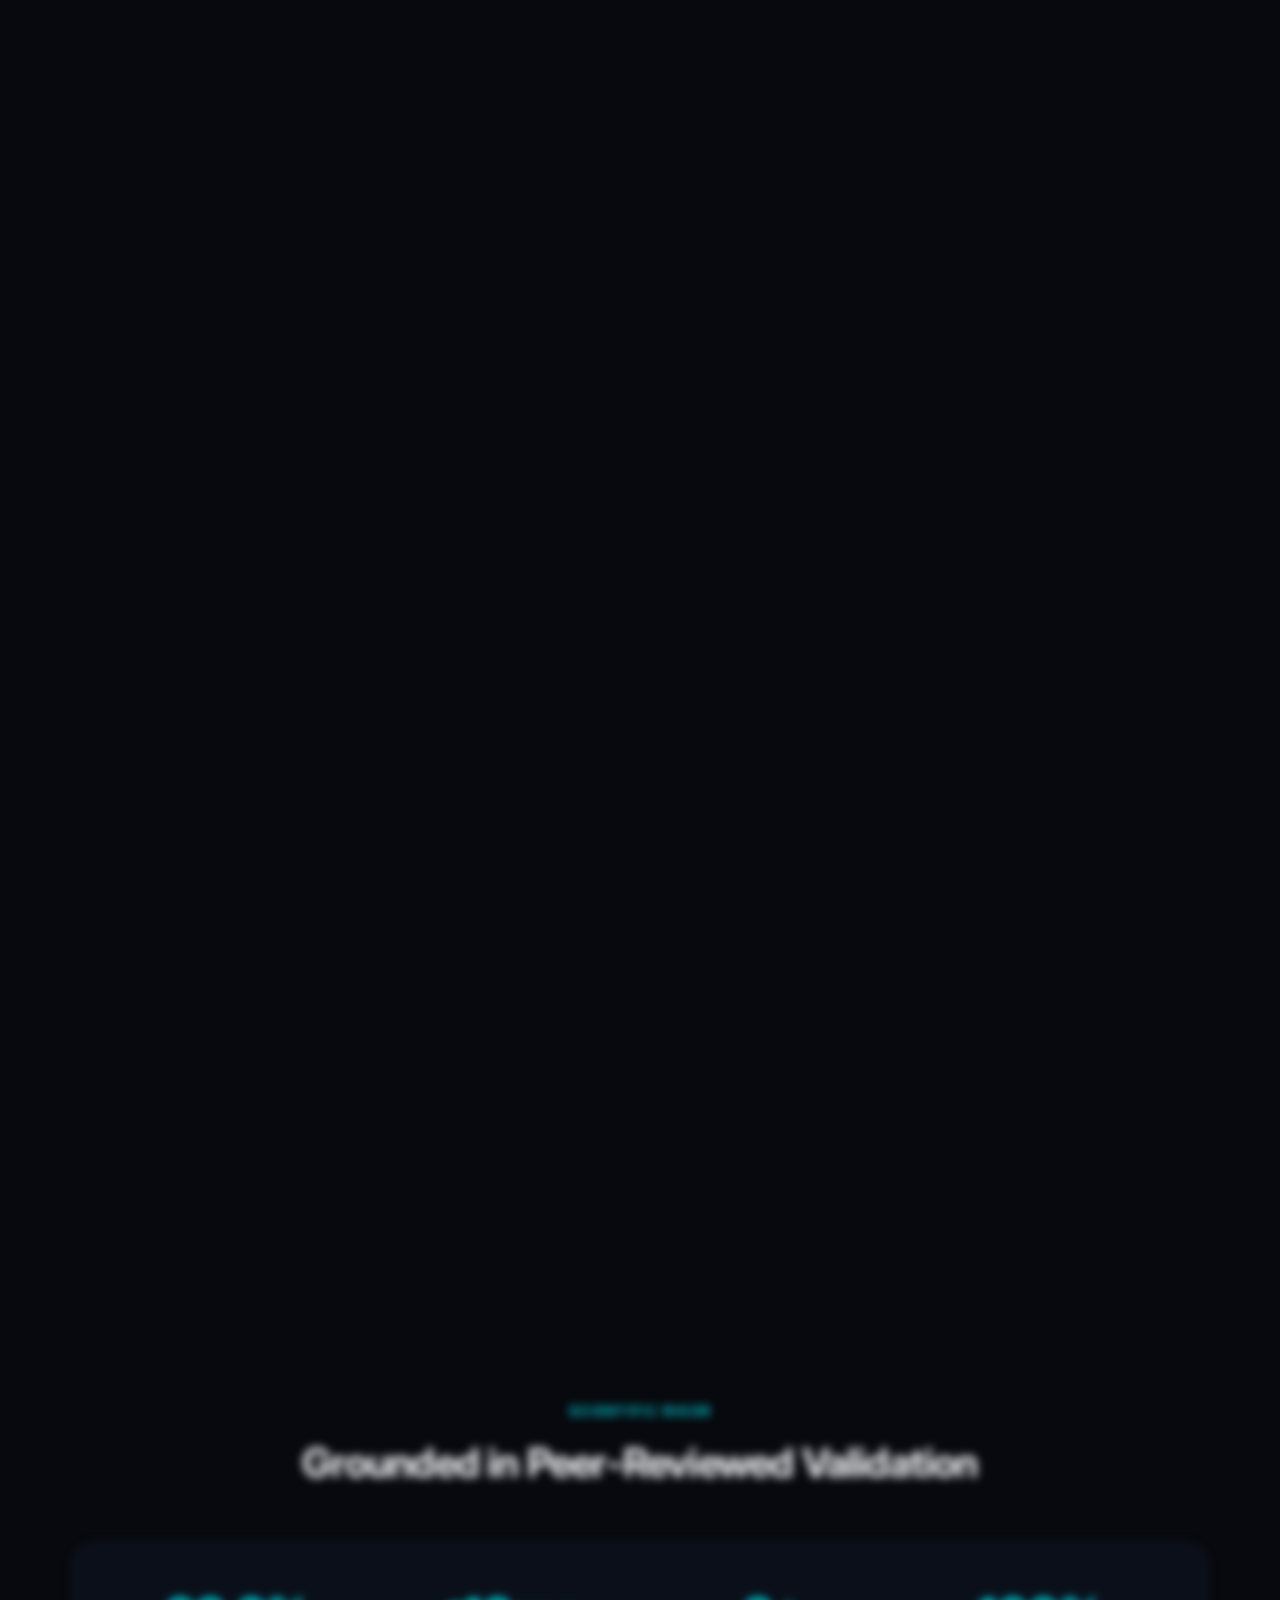
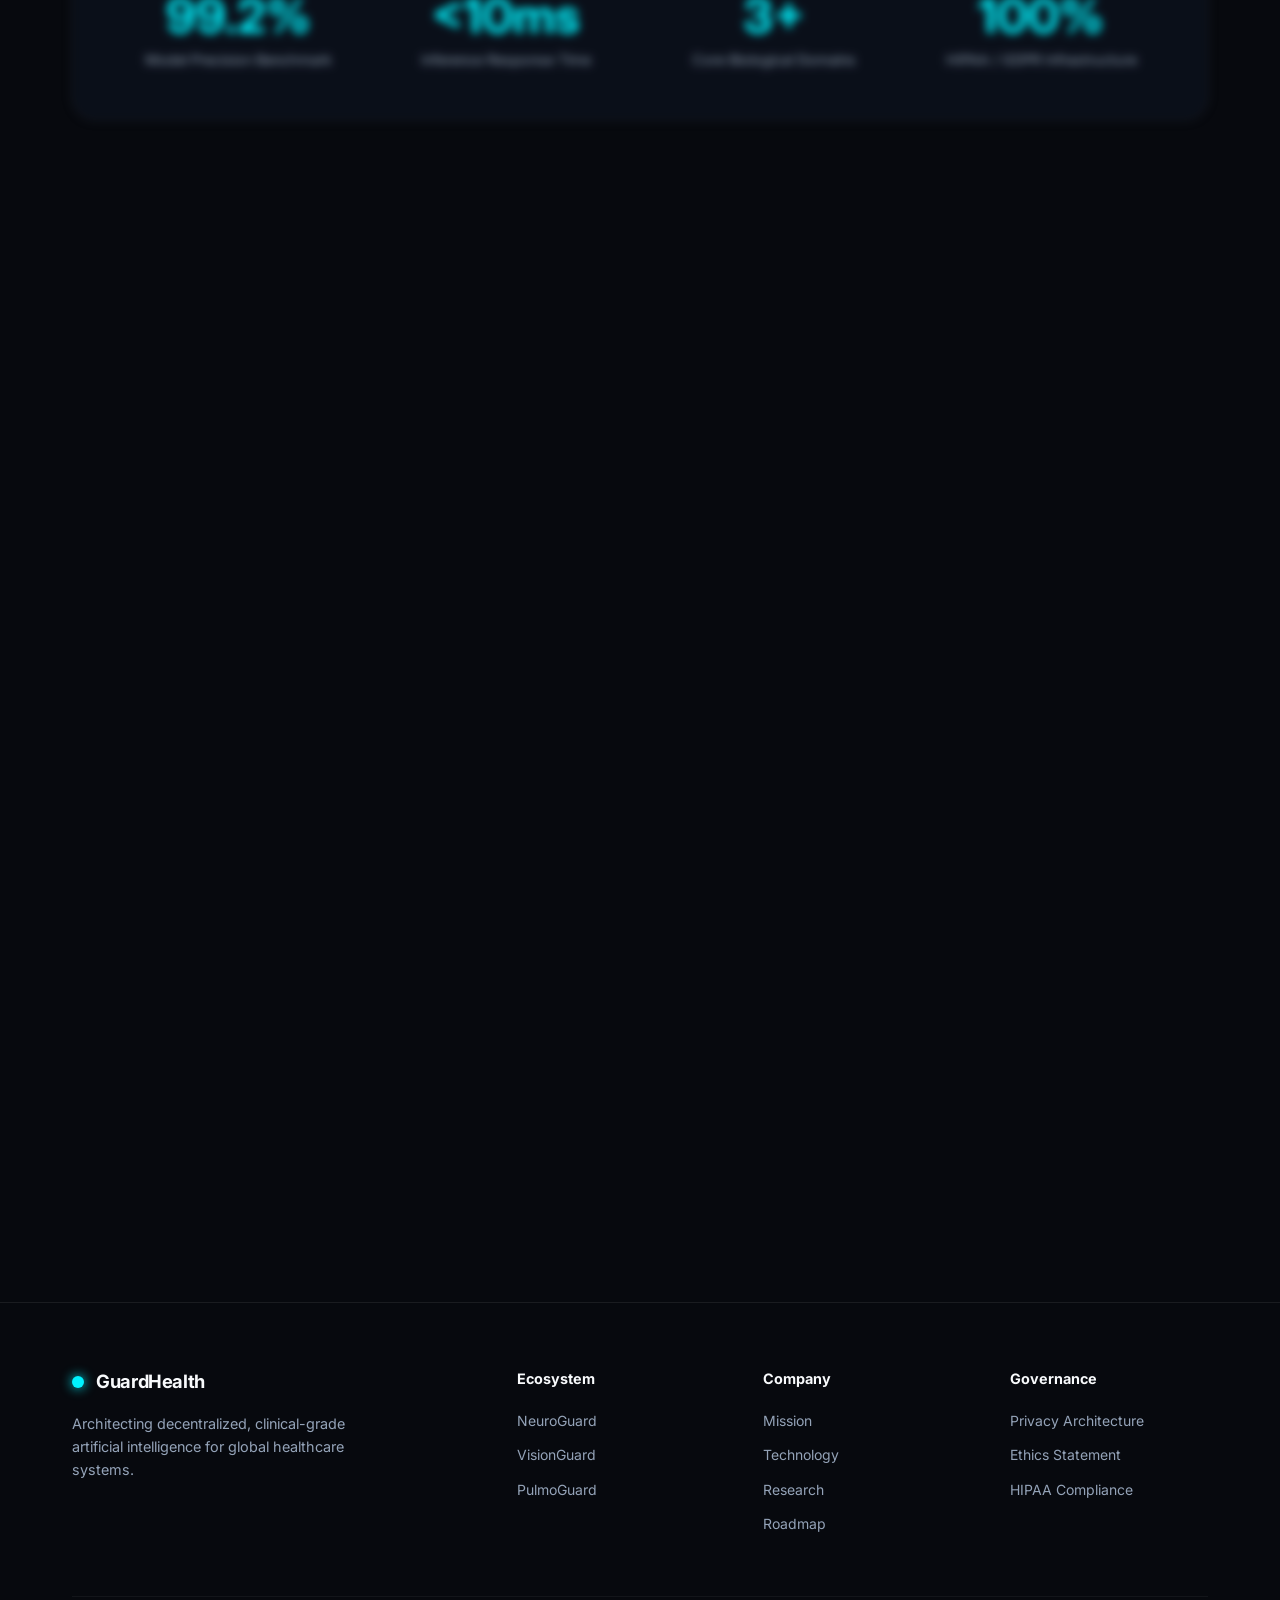
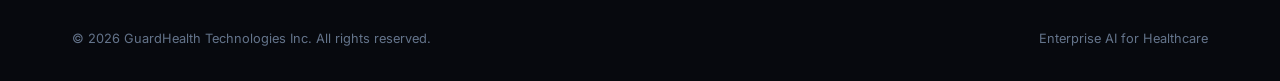
==== commit d3bf8b70: "Update links to NeuroGuard demo and portal" ====
--- a/index.html
+++ b/index.html
@@ -662,7 +662,7 @@
         </p>
         <div class="hero-cta-group">
           <!-- Primary CTA linking directly to hosted NeuroGuard app -->
-          <a href="https://neuroguard.app" target="_blank" class="btn-glow">
+          <a href="https://www.aarushhere128-hub.github.io/neuroguard" target="_blank" class="btn-glow">
             Launch NeuroGuard Demo 
             <svg width="16" height="16" viewBox="0 0 24 24" fill="none" stroke="currentColor" stroke-width="2"><path d="M18 13v6a2 2 0 0 1-2 2H5a2 2 0 0 1-2-2V8a2 2 0 0 1 2-2h6"></path><polyline points="15 3 21 3 21 9"></polyline><line x1="10" y1="14" x2="21" y2="3"></line></svg>
           </a>
@@ -703,7 +703,7 @@
               <h3>NeuroGuard</h3>
               <p>Real-time neural mapping and neurodegenerative risk prediction using multimodal EEG and MRI processing engines.</p>
             </div>
-            <a href="https://neuroguard.app" target="_blank" class="card-action-link">
+            <a href="https://www.aarushhere128-hub.github.io/neuroguard" target="_blank" class="card-action-link">
               Open Live Portal <span>&rarr;</span>
             </a>
           </div>
@@ -851,7 +851,7 @@
           Test our live neurodegenerative risk prediction platform or partner with our research team.
         </p>
         <div class="hero-cta-group">
-          <a href="https://neuroguard.app" target="_blank" class="btn-glow">Launch Live NeuroGuard</a>
+          <a href="https://www.aarushhere128-hub.github.io/neuroguard" target="_blank" class="btn-glow">Launch Live NeuroGuard</a>
           <a href="mailto:partner@guardhealth.tech" class="btn-secondary">Institutional Contact</a>
         </div>
       </div>
@@ -871,7 +871,7 @@
         </div>
         <div class="footer-col">
           <h5>Ecosystem</h5>
-          <a href="https://neuroguard.app" target="_blank">NeuroGuard</a>
+          <a href="https://www.aarushhere128-hub.github.io/neuroguard" target="_blank">NeuroGuard</a>
           <a href="#ecosystem">VisionGuard</a>
           <a href="#ecosystem">PulmoGuard</a>
         </div>
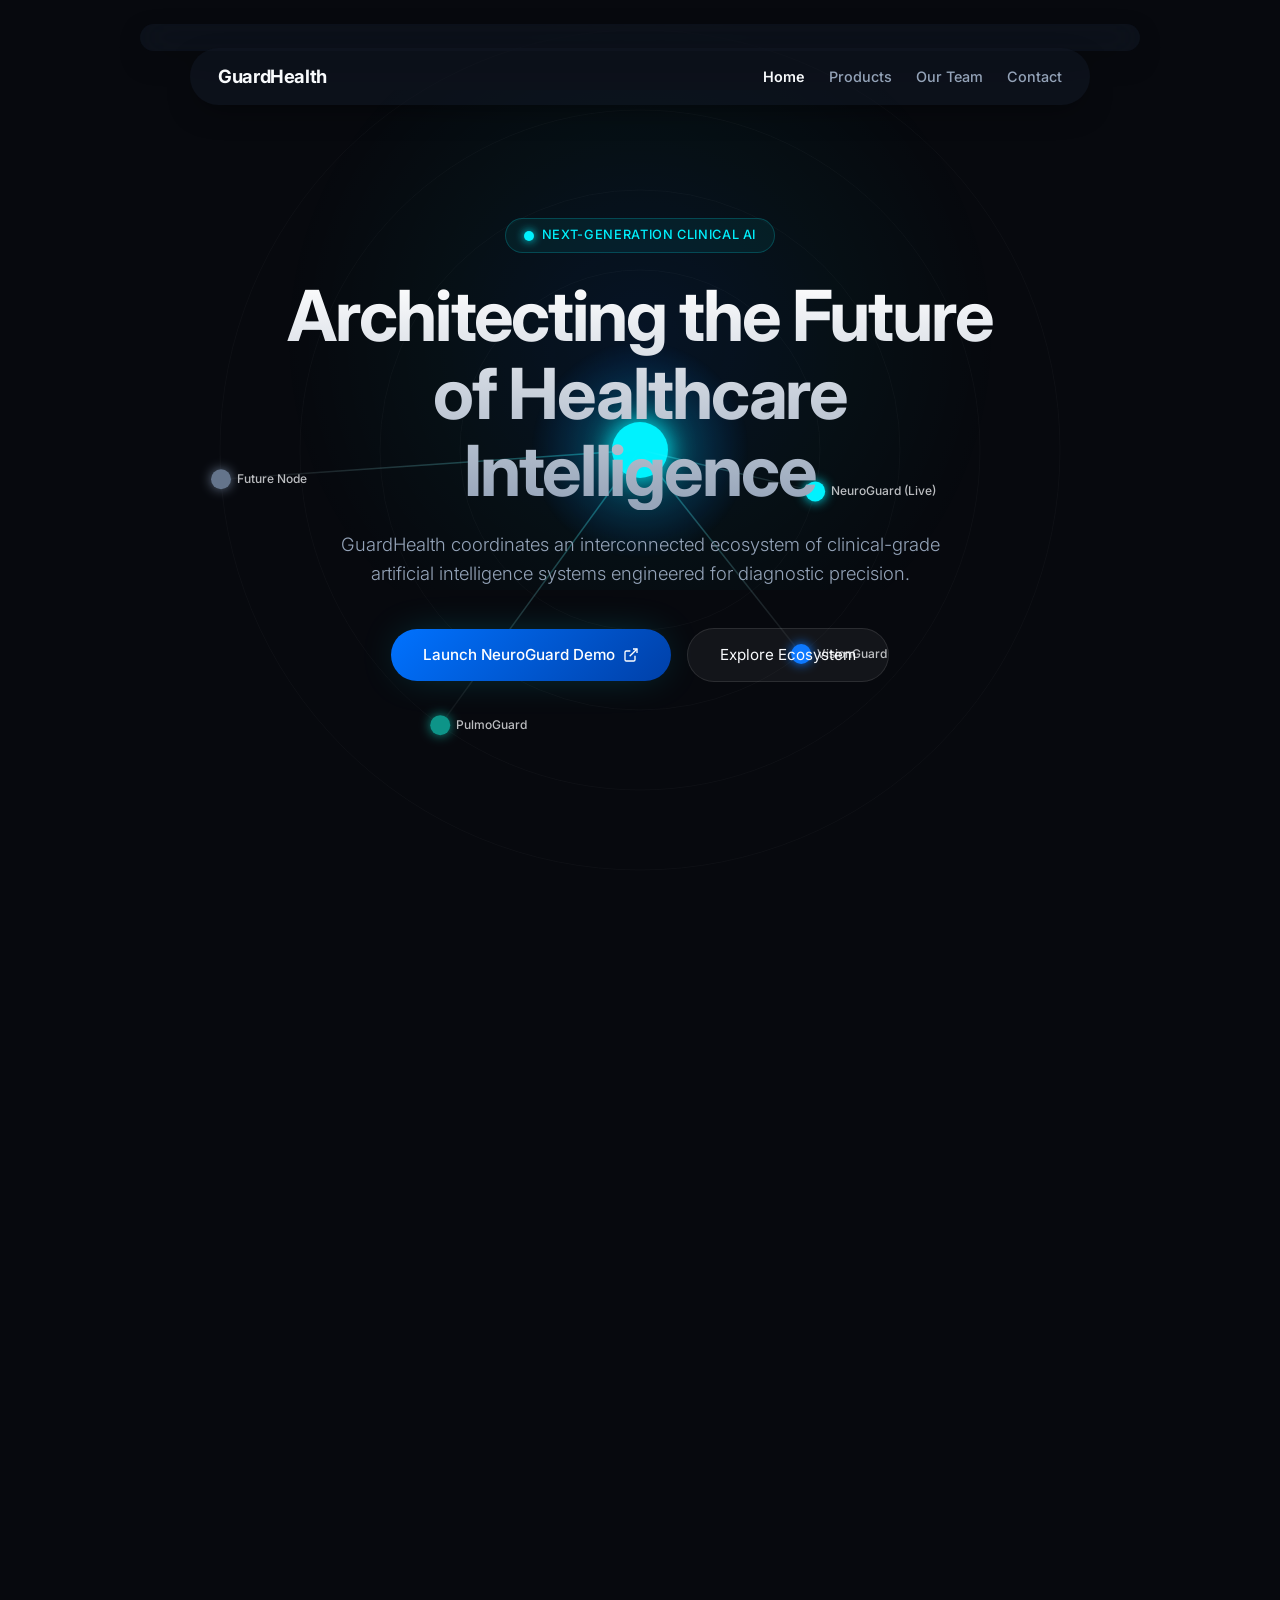
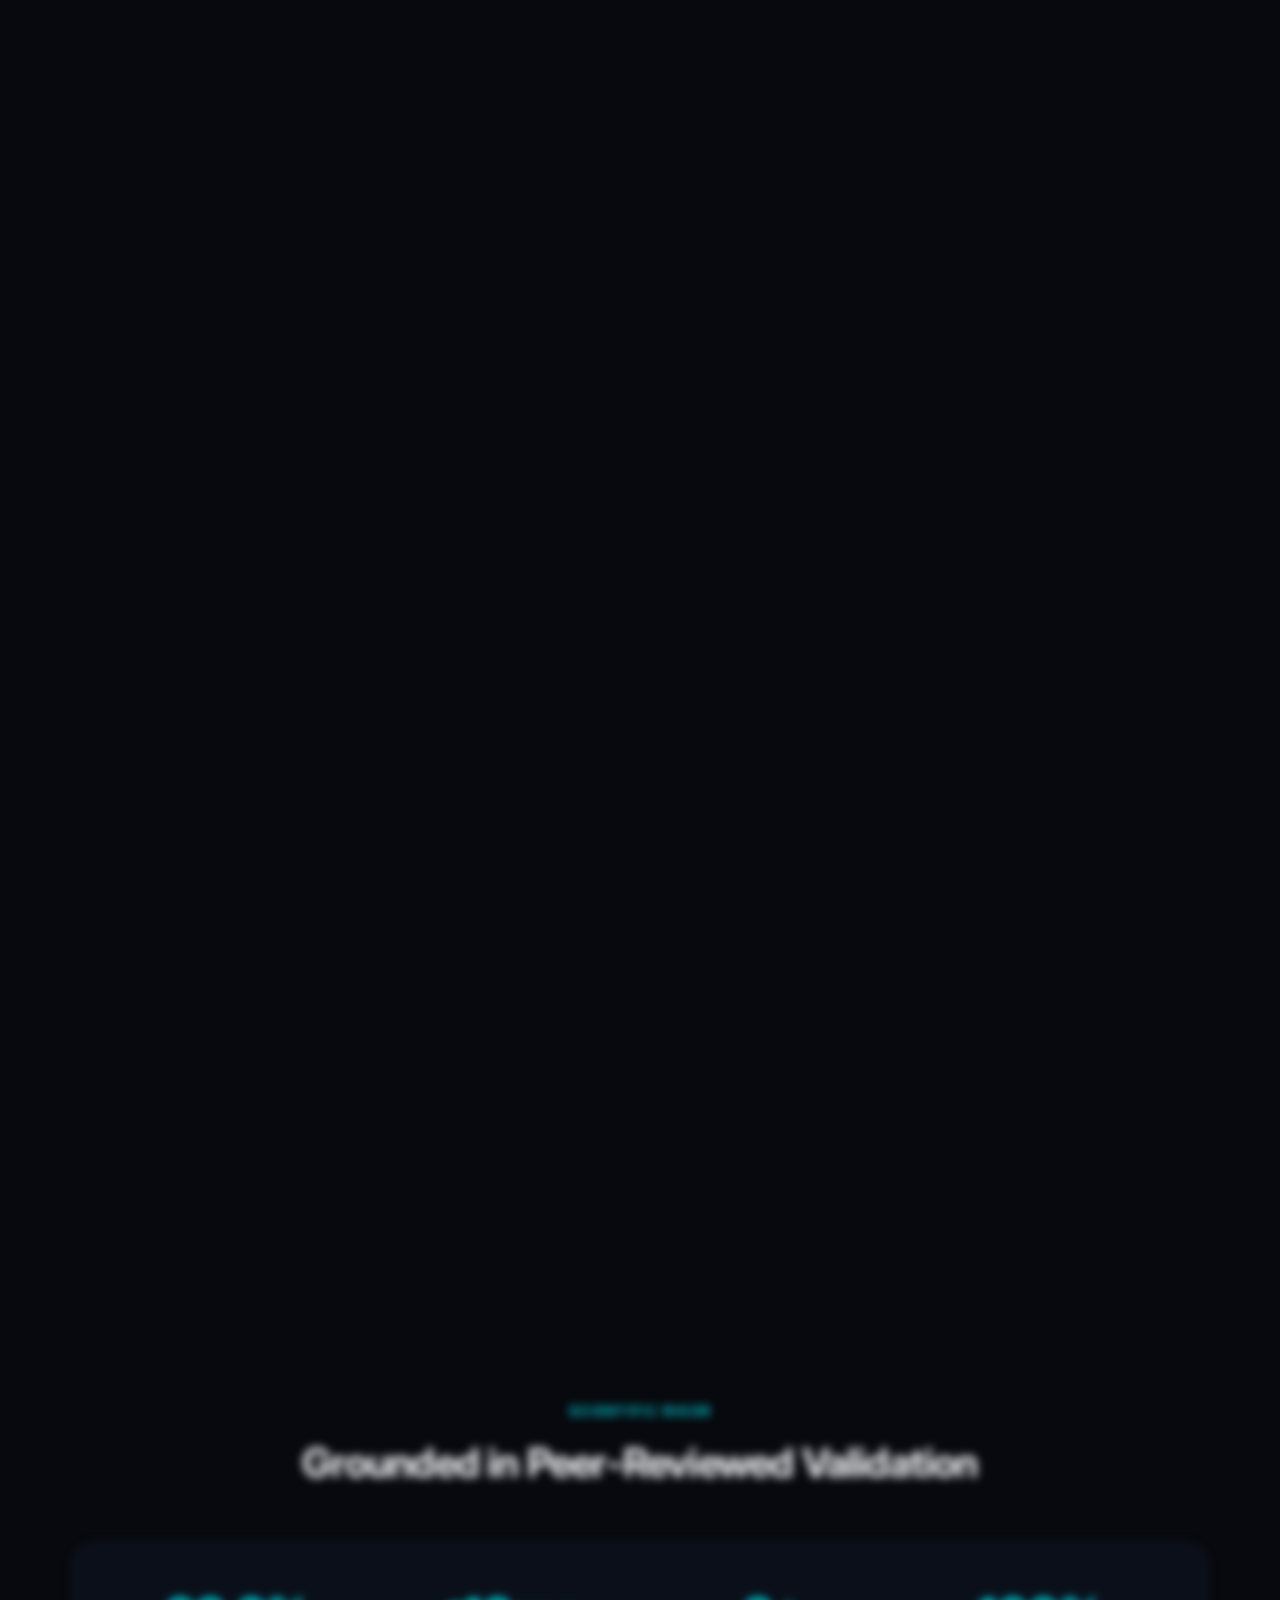
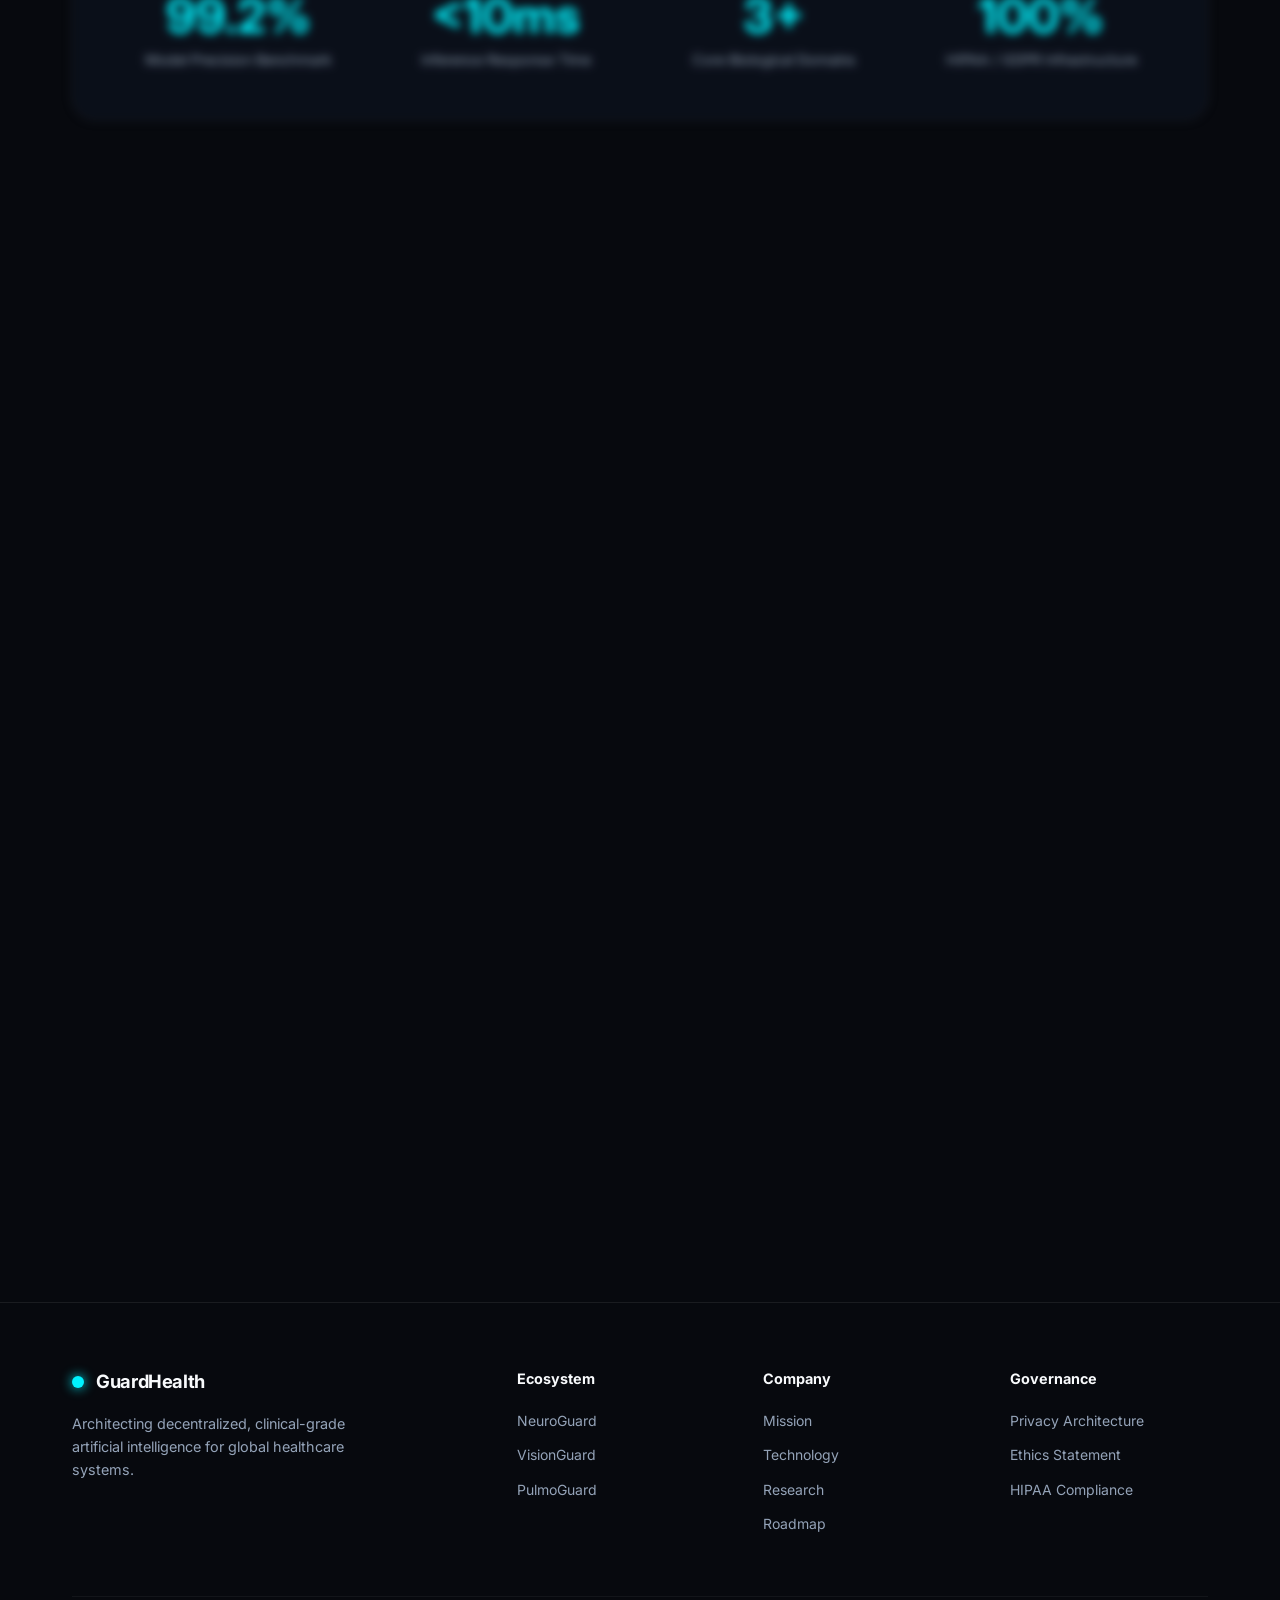
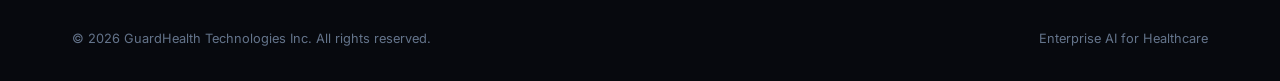
==== commit 3d916c3e: "Update index.html" ====
--- a/index.html
+++ b/index.html
@@ -662,7 +662,7 @@
         </p>
         <div class="hero-cta-group">
           <!-- Primary CTA linking directly to hosted NeuroGuard app -->
-          <a href="https://www.aarushhere128-hub.github.io/neuroguard" target="_blank" class="btn-glow">
+          <a href="www.aarushhere128-hub.github.io/neuroguard" target="_blank" class="btn-glow">
             Launch NeuroGuard Demo 
             <svg width="16" height="16" viewBox="0 0 24 24" fill="none" stroke="currentColor" stroke-width="2"><path d="M18 13v6a2 2 0 0 1-2 2H5a2 2 0 0 1-2-2V8a2 2 0 0 1 2-2h6"></path><polyline points="15 3 21 3 21 9"></polyline><line x1="10" y1="14" x2="21" y2="3"></line></svg>
           </a>
@@ -703,7 +703,7 @@
               <h3>NeuroGuard</h3>
               <p>Real-time neural mapping and neurodegenerative risk prediction using multimodal EEG and MRI processing engines.</p>
             </div>
-            <a href="https://www.aarushhere128-hub.github.io/neuroguard" target="_blank" class="card-action-link">
+            <a href="www.aarushhere128-hub.github.io/neuroguard" target="_blank" class="card-action-link">
               Open Live Portal <span>&rarr;</span>
             </a>
           </div>
@@ -851,7 +851,7 @@
           Test our live neurodegenerative risk prediction platform or partner with our research team.
         </p>
         <div class="hero-cta-group">
-          <a href="https://www.aarushhere128-hub.github.io/neuroguard" target="_blank" class="btn-glow">Launch Live NeuroGuard</a>
+          <a href="www.aarushhere128-hub.github.io/neuroguard" target="_blank" class="btn-glow">Launch Live NeuroGuard</a>
           <a href="mailto:partner@guardhealth.tech" class="btn-secondary">Institutional Contact</a>
         </div>
       </div>
@@ -871,7 +871,7 @@
         </div>
         <div class="footer-col">
           <h5>Ecosystem</h5>
-          <a href="https://www.aarushhere128-hub.github.io/neuroguard" target="_blank">NeuroGuard</a>
+          <a href="www.aarushhere128-hub.github.io/neuroguard" target="_blank">NeuroGuard</a>
           <a href="#ecosystem">VisionGuard</a>
           <a href="#ecosystem">PulmoGuard</a>
         </div>
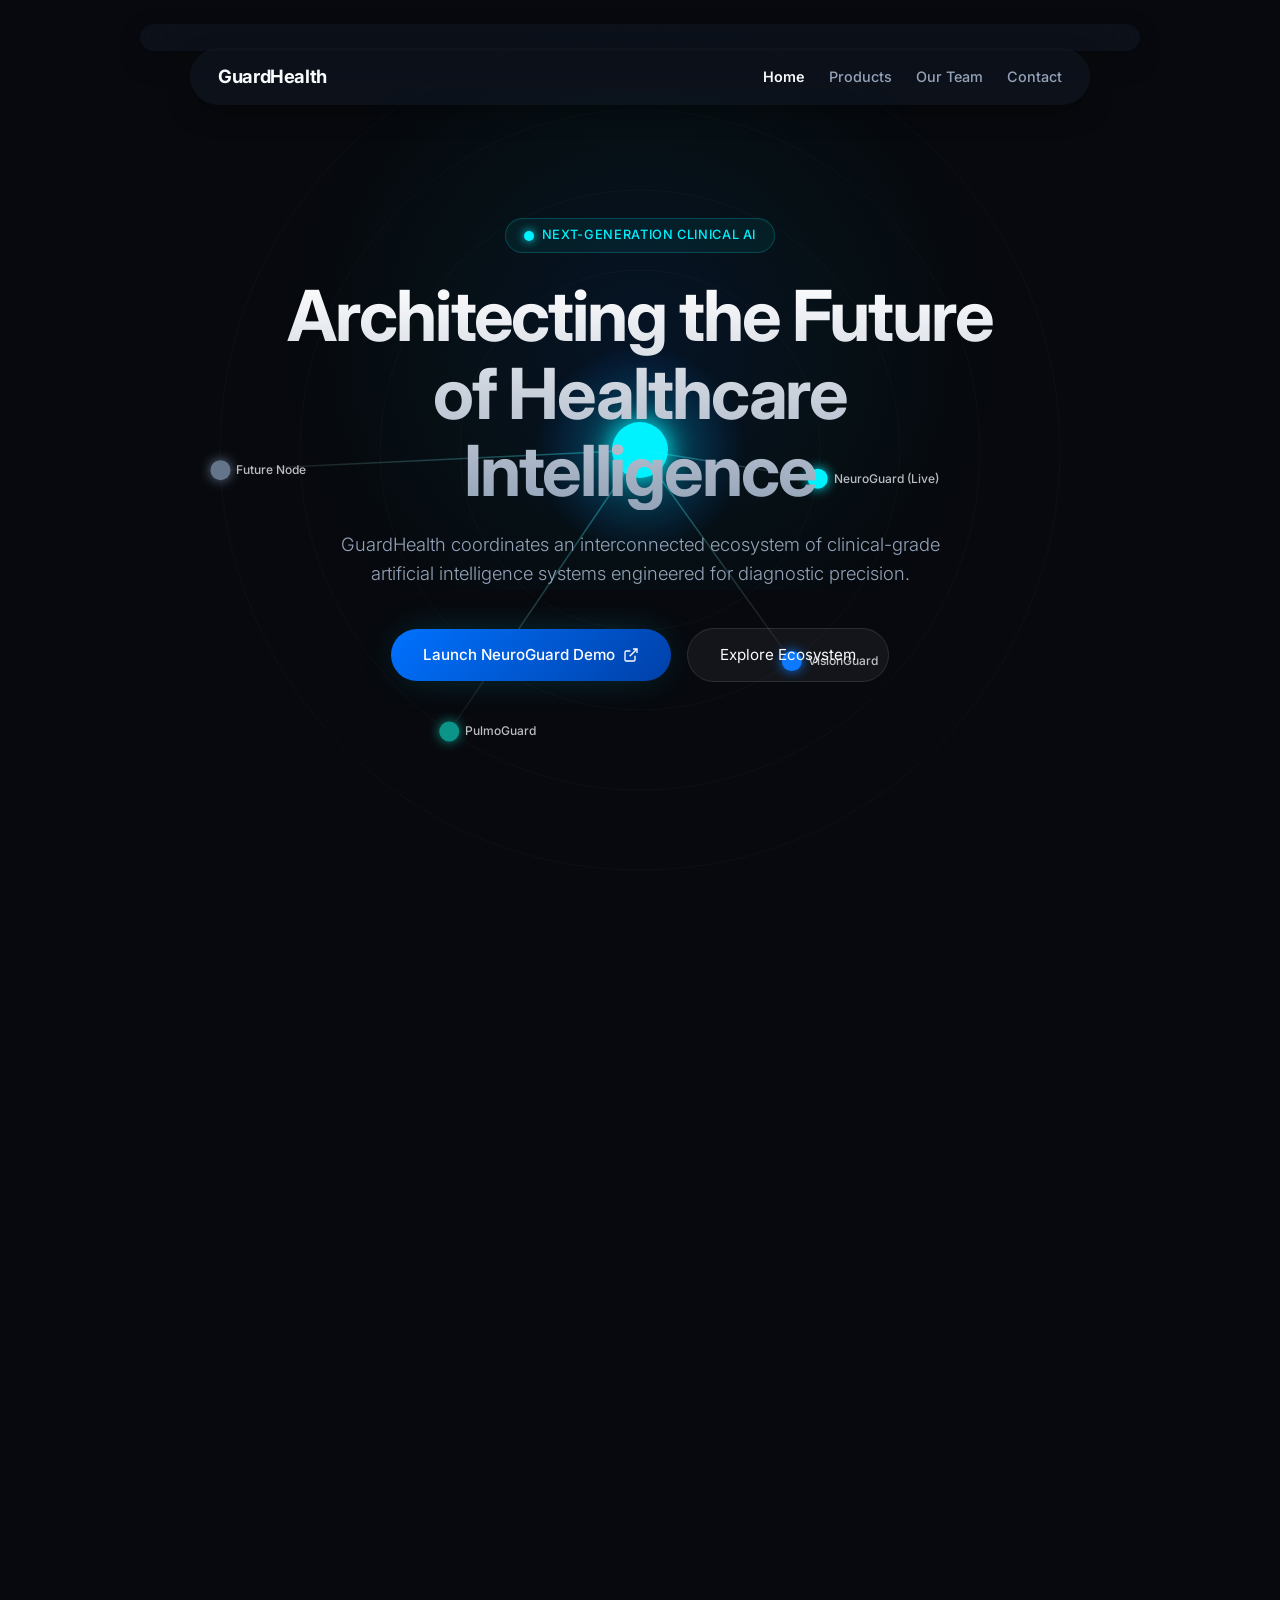
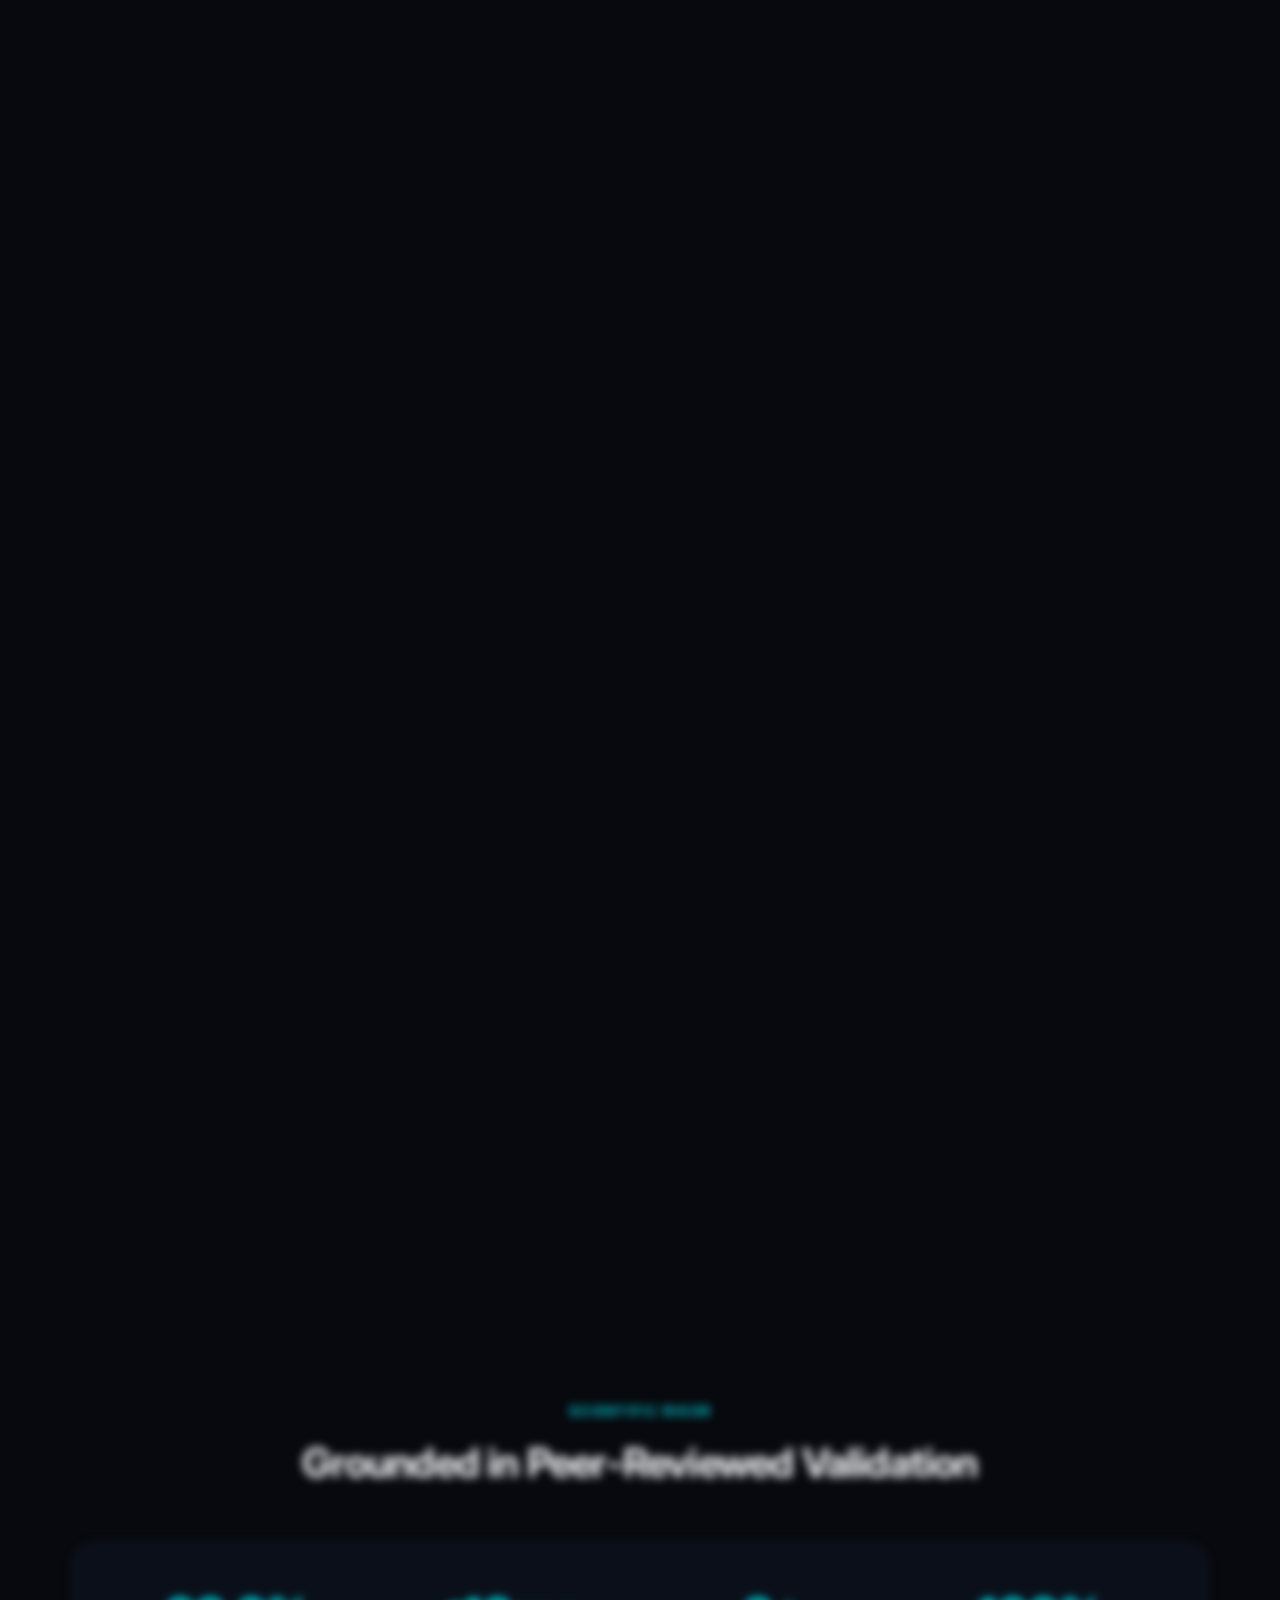
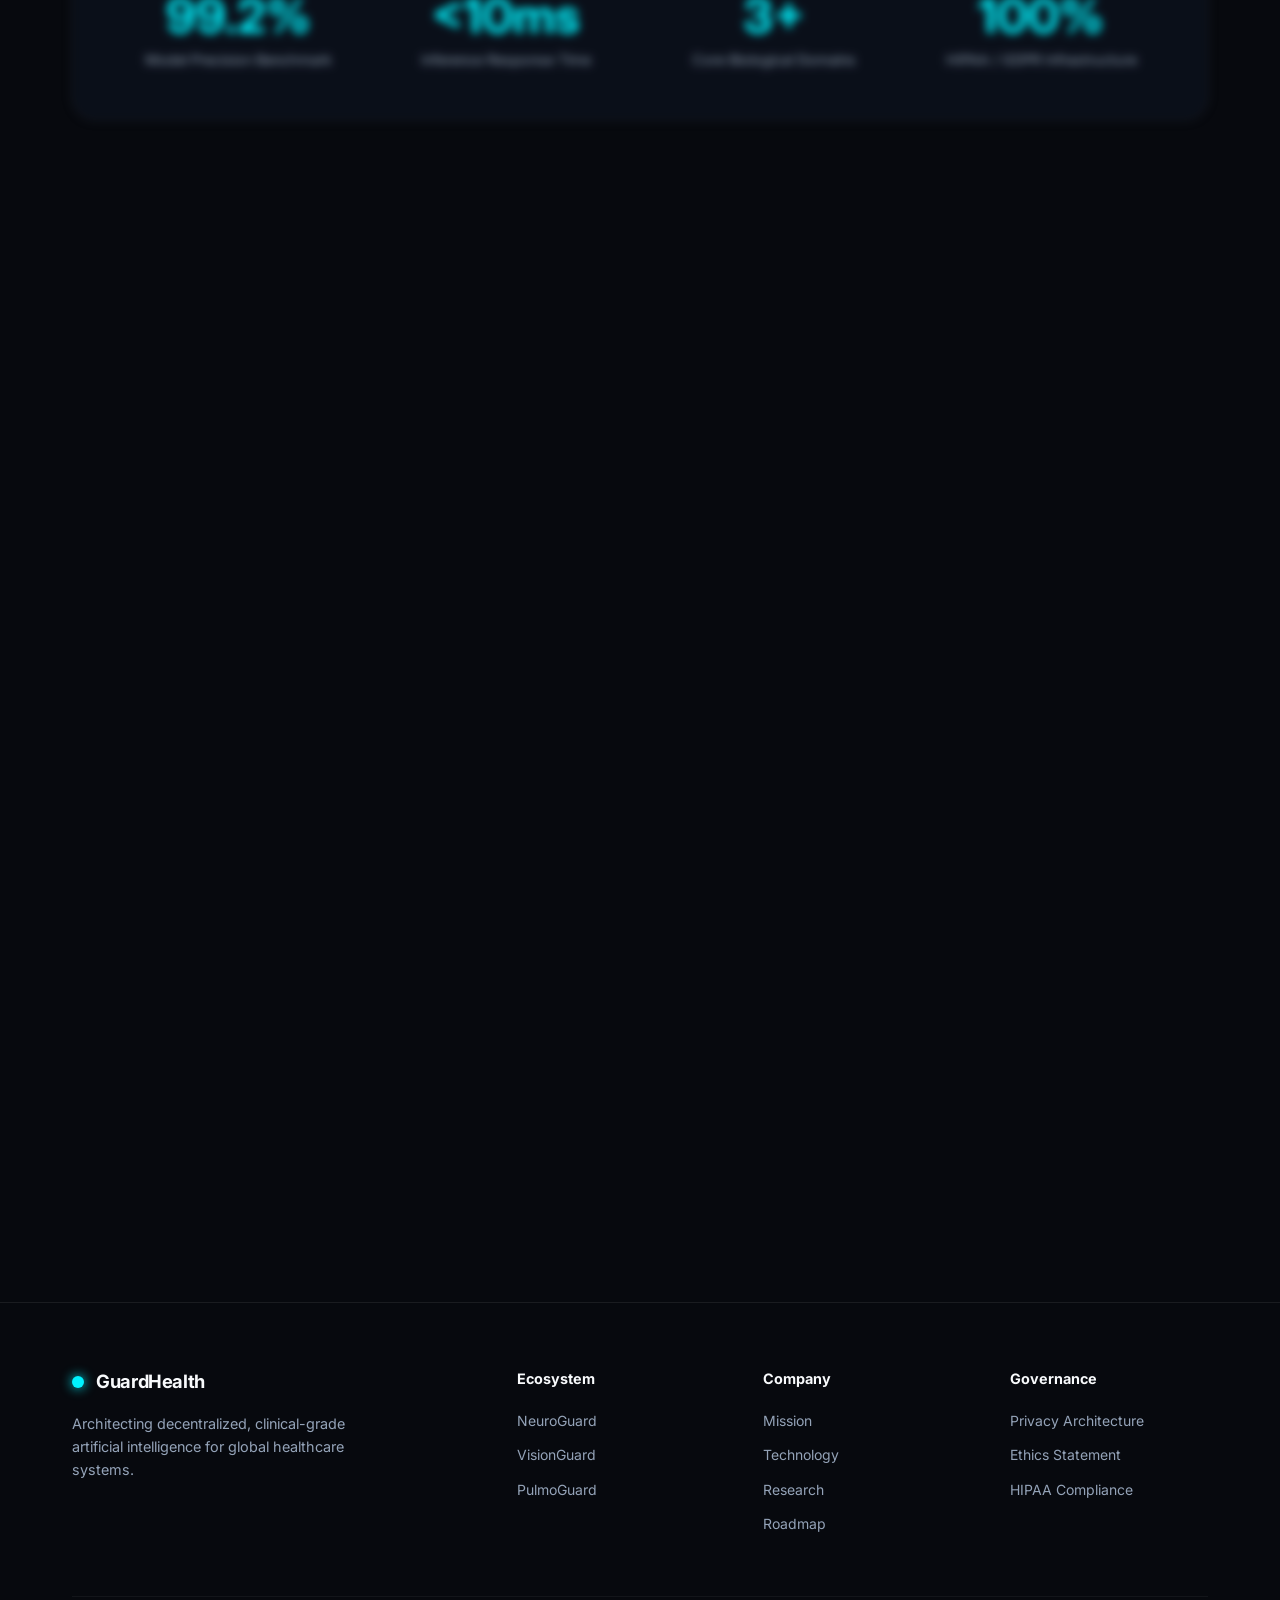
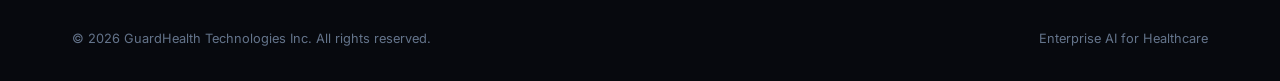
==== commit bb99f1d9: "Update index.html" ====
--- a/index.html
+++ b/index.html
@@ -662,7 +662,7 @@
         </p>
         <div class="hero-cta-group">
           <!-- Primary CTA linking directly to hosted NeuroGuard app -->
-          <a href="www.aarushhere128-hub.github.io/neuroguard" target="_blank" class="btn-glow">
+          <a href="https://www.tinyurl.com/neuroguardweb" target="_blank" class="btn-glow">
             Launch NeuroGuard Demo 
             <svg width="16" height="16" viewBox="0 0 24 24" fill="none" stroke="currentColor" stroke-width="2"><path d="M18 13v6a2 2 0 0 1-2 2H5a2 2 0 0 1-2-2V8a2 2 0 0 1 2-2h6"></path><polyline points="15 3 21 3 21 9"></polyline><line x1="10" y1="14" x2="21" y2="3"></line></svg>
           </a>
@@ -703,7 +703,7 @@
               <h3>NeuroGuard</h3>
               <p>Real-time neural mapping and neurodegenerative risk prediction using multimodal EEG and MRI processing engines.</p>
             </div>
-            <a href="www.aarushhere128-hub.github.io/neuroguard" target="_blank" class="card-action-link">
+            <a href="https://www.tinyurl.com/neuroguardweb" target="_blank" class="card-action-link">
               Open Live Portal <span>&rarr;</span>
             </a>
           </div>
@@ -851,7 +851,7 @@
           Test our live neurodegenerative risk prediction platform or partner with our research team.
         </p>
         <div class="hero-cta-group">
-          <a href="www.aarushhere128-hub.github.io/neuroguard" target="_blank" class="btn-glow">Launch Live NeuroGuard</a>
+          <a href="https://www.tinyurl.com/neuroguardweb" target="_blank" class="btn-glow">Launch Live NeuroGuard</a>
           <a href="mailto:partner@guardhealth.tech" class="btn-secondary">Institutional Contact</a>
         </div>
       </div>
@@ -871,7 +871,7 @@
         </div>
         <div class="footer-col">
           <h5>Ecosystem</h5>
-          <a href="www.aarushhere128-hub.github.io/neuroguard" target="_blank">NeuroGuard</a>
+          <a href="https://www.tinyurl.com/neuroguardweb" target="_blank">NeuroGuard</a>
           <a href="#ecosystem">VisionGuard</a>
           <a href="#ecosystem">PulmoGuard</a>
         </div>
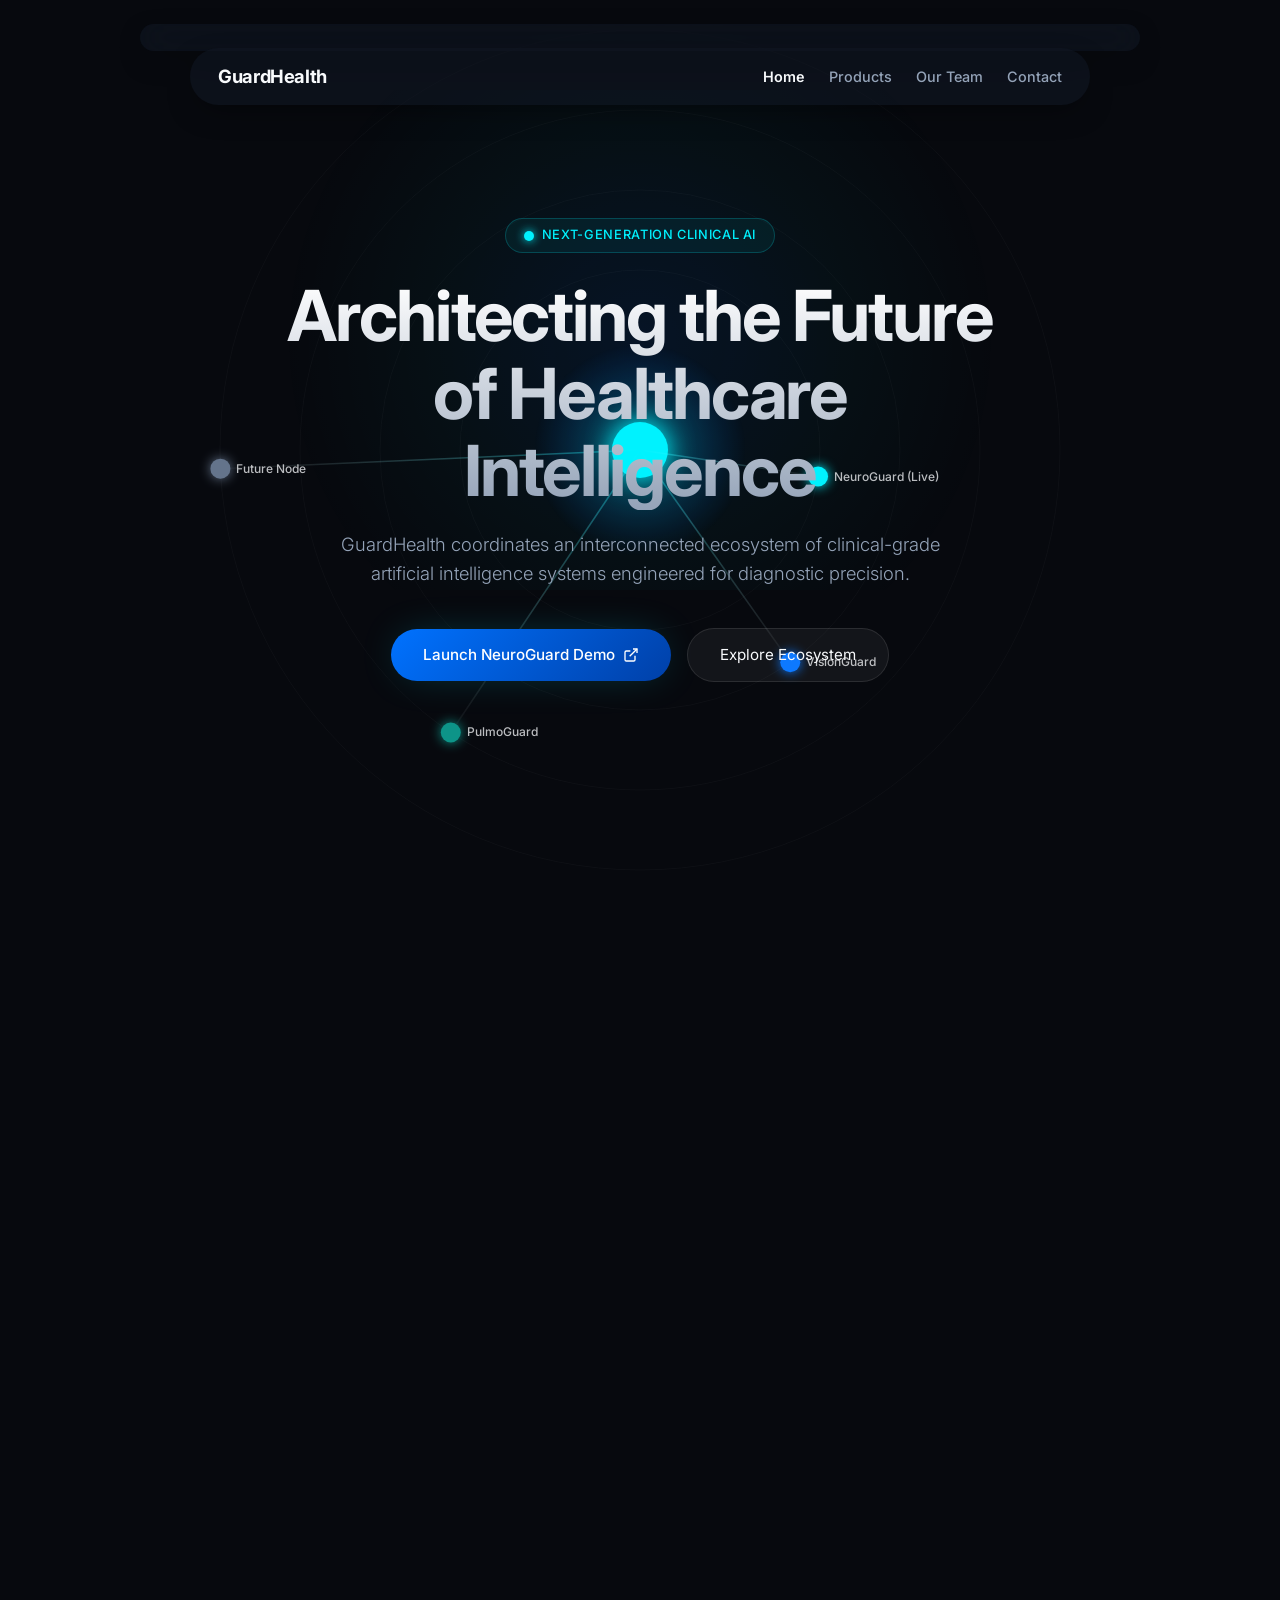
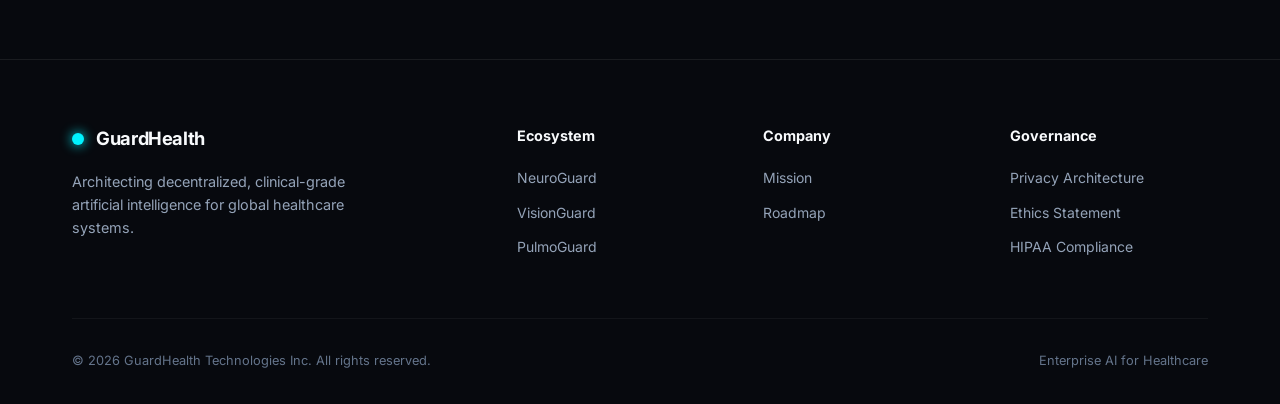
==== commit c35e38f4: "Update index.html" ====
--- a/index.html
+++ b/index.html
@@ -713,7 +713,7 @@
             <div>
               <div class="card-status-row">
                 <div class="card-node-indicator blue"></div>
-                <span class="status-badge validation">Clinical Trial</span>
+                <span class="status-badge validation">In Development</span>
               </div>
               <span class="card-subtitle">Ophthalmology</span>
               <h3>VisionGuard</h3>
@@ -729,7 +729,7 @@
             <div>
               <div class="card-status-row">
                 <div class="card-node-indicator teal"></div>
-                <span class="status-badge validation">Development</span>
+                <span class="status-badge validation">In Research</span>
               </div>
               <span class="card-subtitle">Respiratory Health</span>
               <h3>PulmoGuard</h3>
@@ -739,80 +739,10 @@
               Explore Architecture <span>&rarr;</span>
             </a>
           </div>
-
-          <!-- Future Nodes -->
-          <div class="glass-card">
-            <div>
-              <div class="card-status-row">
-                <div class="card-node-indicator pulse"></div>
-                <span class="status-badge pipeline">Pipeline</span>
-              </div>
-              <span class="card-subtitle">Under Development</span>
-              <h3>Future Node</h3>
-              <p>Expanding into metabolic, cardiovascular, and autonomous ICU monitoring engines via hospital partnerships.</p>
-            </div>
-            <a href="#contact" class="card-action-link">
-              Partner With Us <span>&rarr;</span>
-            </a>
-          </div>
         </div>
       </div>
     </section>
 
-    <!-- TECHNOLOGY SECTION -->
-    <section class="section scroll-fade" id="technology">
-      <div class="container">
-        <div class="text-center">
-          <span class="section-tag">Engineered for Trust</span>
-          <h2 class="section-title">Clinical-Grade AI Infrastructure</h2>
-          <p class="section-description">Built to comply with strict medical data governance and real-time execution standards.</p>
-        </div>
-
-        <div class="tech-spec-grid">
-          <div class="tech-item">
-            <h4>Explainable AI (XAI)</h4>
-            <p>Deterministic visual heatmaps and decision-tree audit trails for every diagnostic inference.</p>
-          </div>
-          <div class="tech-item">
-            <h4>Zero-Trust Privacy</h4>
-            <p>Federated machine learning frameworks ensuring patient data never leaves local hospital firewalls.</p>
-          </div>
-          <div class="tech-item">
-            <h4>Sub-10ms Latency</h4>
-            <p>Optimized GPU kernel execution pipeline engineered for real-time surgical and ICU assistance.</p>
-          </div>
-        </div>
-      </div>
-    </section>
-
-    <!-- RESEARCH & METRICS SECTION -->
-    <section class="section scroll-fade" id="research">
-      <div class="container">
-        <div class="text-center">
-          <span class="section-tag">Scientific Rigor</span>
-          <h2 class="section-title">Grounded in Peer-Reviewed Validation</h2>
-        </div>
-
-        <div class="metrics-container text-center">
-          <div class="metric-item">
-            <h3>99.2%</h3>
-            <p>Model Precision Benchmark</p>
-          </div>
-          <div class="metric-item">
-            <h3>&lt;10ms</h3>
-            <p>Inference Response Time</p>
-          </div>
-          <div class="metric-item">
-            <h3>3+</h3>
-            <p>Core Biological Domains</p>
-          </div>
-          <div class="metric-item">
-            <h3>100%</h3>
-            <p>HIPAA / GDPR Infrastructure</p>
-          </div>
-        </div>
-      </div>
-    </section>
 
     <!-- ROADMAP SECTION -->
     <section class="section scroll-fade" id="roadmap">
@@ -830,13 +760,13 @@
           </div>
           <div class="roadmap-step">
             <span class="step-phase">Phase 02 &bull; Q4 2026</span>
-            <h4>VisionGuard Trials</h4>
-            <p>Multi-center clinical validation for ophthalmic micro-vascular retinal risk scoring.</p>
+            <h4>VisionGuard Development</h4>
+            <p>Initiating development for ophthalmic retinal risk scoring.</p>
           </div>
           <div class="roadmap-step">
             <span class="step-phase">Phase 03 &bull; 2027</span>
-            <h4>PulmoGuard Integration</h4>
-            <p>Acoustic bio-signal trial deployment across acute respiratory care environments.</p>
+            <h4>PulmoGuard Planning</h4>
+            <p>Acoustic bio-signal research across acute respiratory care domains.</p>
           </div>
         </div>
       </div>
@@ -848,11 +778,11 @@
         <span class="section-tag">Deploy Intelligence</span>
         <h2 class="section-title">Ready to Experience Clinical AI?</h2>
         <p class="section-description" style="margin-bottom: 2rem;">
-          Test our live neurodegenerative risk prediction platform or partner with our research team.
+          Test our live neurodegenerative risk screening platform or partner with our research team.
         </p>
         <div class="hero-cta-group">
           <a href="https://www.tinyurl.com/neuroguardweb" target="_blank" class="btn-glow">Launch Live NeuroGuard</a>
-          <a href="mailto:partner@guardhealth.tech" class="btn-secondary">Institutional Contact</a>
+          <a href="mailto:neuroguardofficial@gmail.com" class="btn-secondary">Institutional Contact</a>
         </div>
       </div>
     </section>
@@ -878,8 +808,6 @@
         <div class="footer-col">
           <h5>Company</h5>
           <a href="#mission">Mission</a>
-          <a href="#technology">Technology</a>
-          <a href="#research">Research</a>
           <a href="#roadmap">Roadmap</a>
         </div>
         <div class="footer-col">
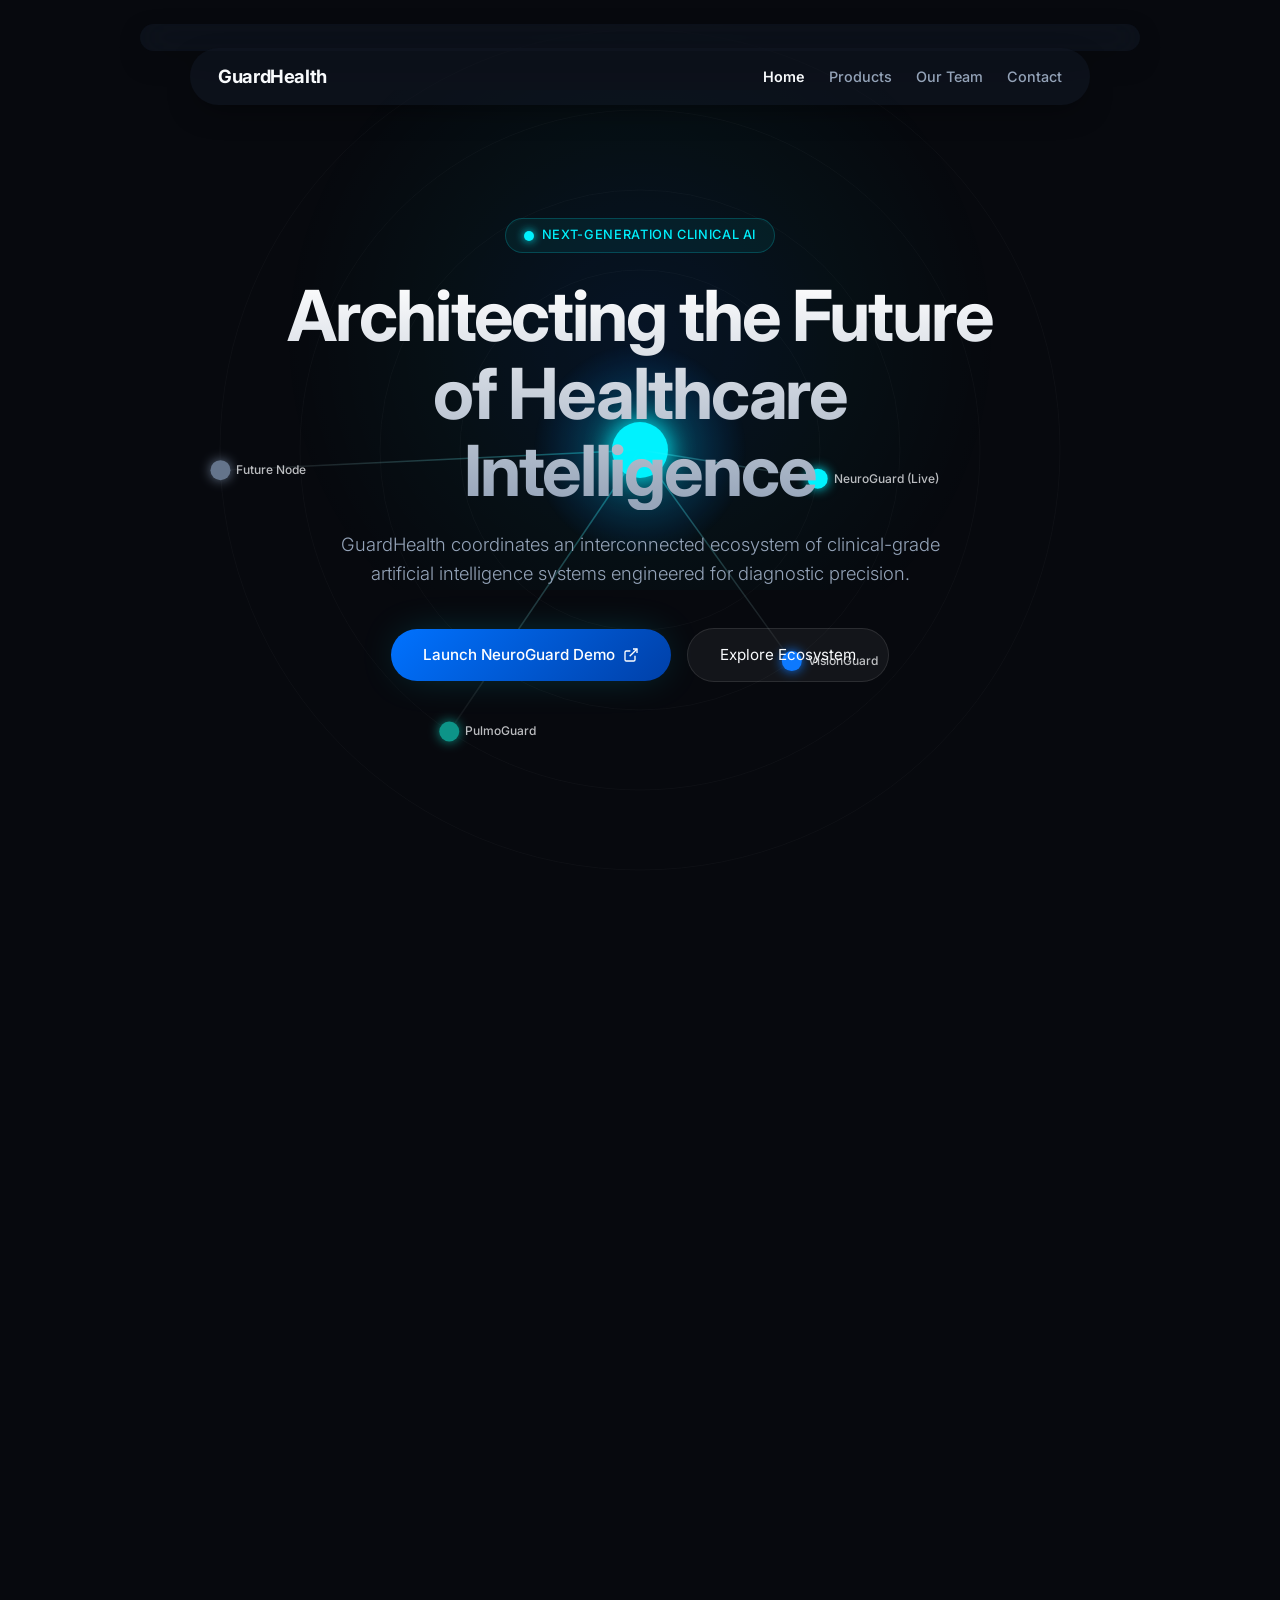
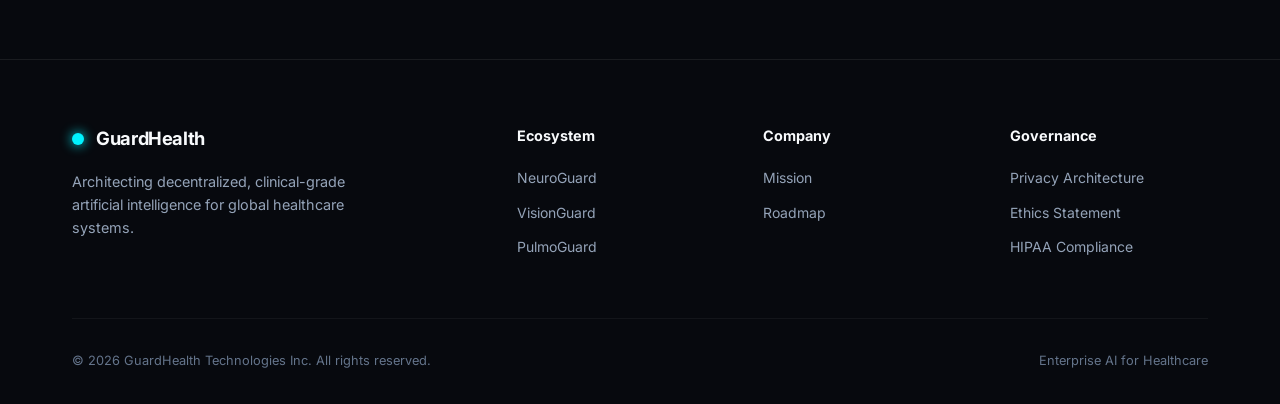
==== commit edb2f8eb: "Remove action links from health cards Removed action links for VisionGuard and PulmoGuard cards." ====
--- a/index.html
+++ b/index.html
@@ -719,9 +719,6 @@
               <h3>VisionGuard</h3>
               <p>Micro-vascular retinal analysis for early detection of systemic pathology and progressive ocular deterioration.</p>
             </div>
-            <a href="#research" class="card-action-link">
-              View Validation Specs <span>&rarr;</span>
-            </a>
           </div>
 
           <!-- PulmoGuard -->
@@ -735,9 +732,6 @@
               <h3>PulmoGuard</h3>
               <p>Acoustic bio-signal classification and automated pulmonary ventilation analytics for acute care settings.</p>
             </div>
-            <a href="#research" class="card-action-link">
-              Explore Architecture <span>&rarr;</span>
-            </a>
           </div>
         </div>
       </div>
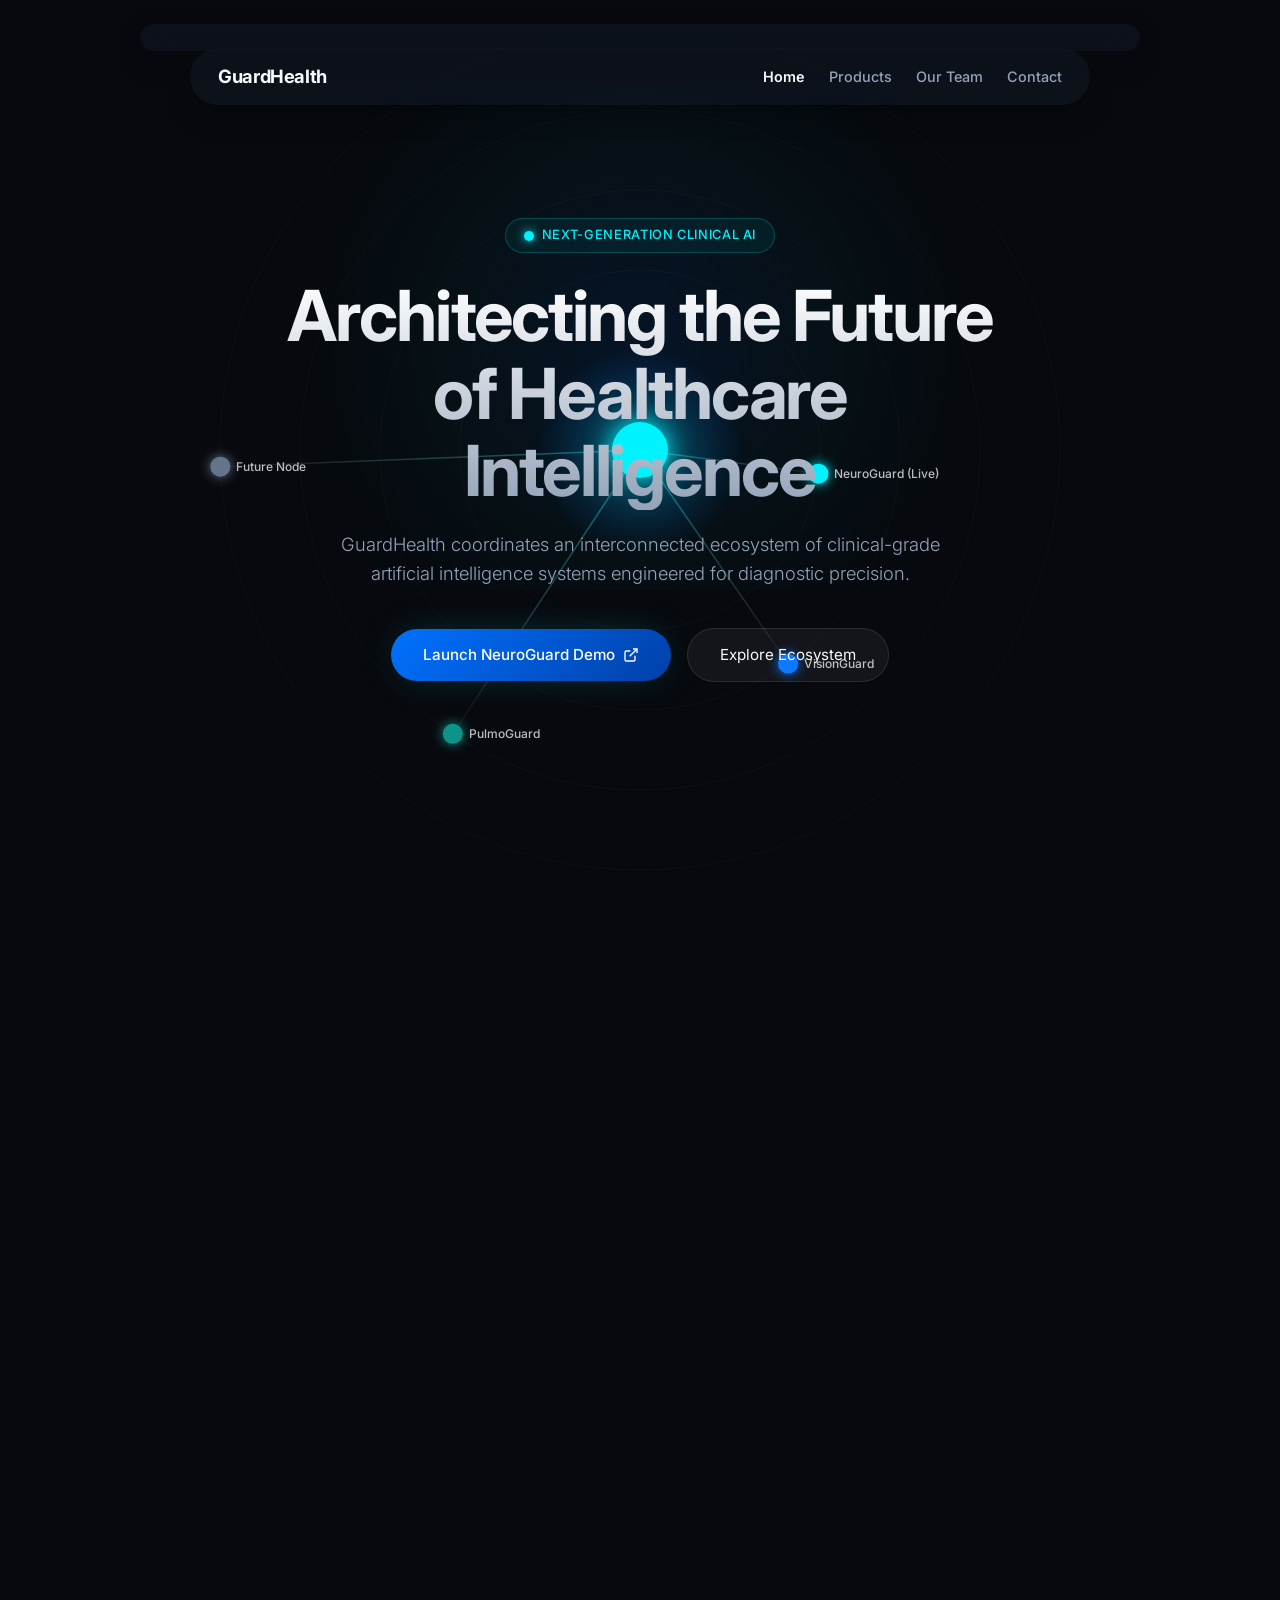
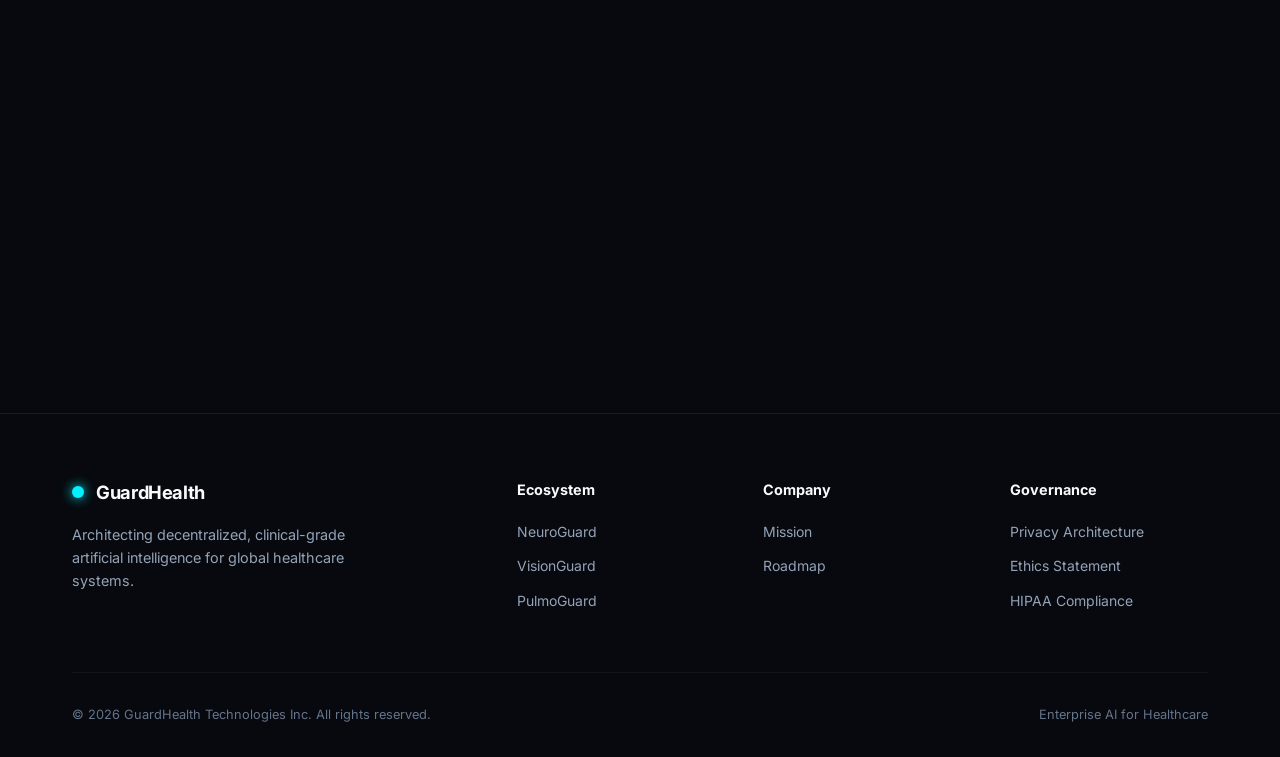
==== commit 8e65be98: "Update index.html" ====
--- a/index.html
+++ b/index.html
@@ -700,8 +700,8 @@
                 <span class="status-badge live">Live Platform</span>
               </div>
               <span class="card-subtitle">Neurological Health</span>
-              <h3>NeuroGuard</h3>
-              <p>Real-time neural mapping and neurodegenerative risk prediction using multimodal EEG and MRI processing engines.</p>
+              <h3>NeuroGuard</h3> 
+              <p>Check symptoms of stroke, Bell's Palsy etc. through AI-assisted screening platform using FAST test.</p>
             </div>
             <a href="https://www.tinyurl.com/neuroguardweb" target="_blank" class="card-action-link">
               Open Live Portal <span>&rarr;</span>
@@ -749,18 +749,28 @@
         <div class="roadmap-timeline">
           <div class="roadmap-step active">
             <span class="step-phase">Phase 01 &bull; Active</span>
-            <h4>NeuroGuard Deployment</h4>
-            <p>Live platform hosting, multimodal EEG processing, and neurodegenerative risk engine release.</p>
+            <h4>Prototype Validation</h4>
+            <p>Build a scientifically credible prototype with fixed testing protocols, documented limitations, and measured accuracy and technical reliability.</p>
           </div>
           <div class="roadmap-step">
             <span class="step-phase">Phase 02 &bull; Q4 2026</span>
-            <h4>VisionGuard Development</h4>
-            <p>Initiating development for ophthalmic retinal risk scoring.</p>
+            <h4>Medical Collaboration</h4>
+            <p>Establish a medical advisory network and secure a clinical research partner to develop an ethically approved validation plan.</p>
           </div>
           <div class="roadmap-step">
             <span class="step-phase">Phase 03 &bull; 2027</span>
-            <h4>PulmoGuard Planning</h4>
-            <p>Acoustic bio-signal research across acute respiratory care domains.</p>
+            <h4>Clinical Validation</h4>
+            <p>Validate NeuroGuard through supervised clinical research, independent review, and transparent reporting of performance, safety, and limitations.</p>
+          </div>
+          <div class="roadmap-step">
+            <span class="step-phase">Phase 04 &bull; 2027</span>
+            <h4>Pilot Testing</h4>
+            <p>Conduct a small supervised pilot in a hospital or research institution to evaluate real-world reliability, usability, and regulatory requirements.</p>
+          </div>
+          <div class="roadmap-step">
+            <span class="step-phase">Phase 05 &bull; 2027</span>
+            <h4>Business Development</h4>
+            <p>Establish a sustainable business model, secure suitable healthcare partners and funding, and expand responsibly based on validated evidence and customer demand.</p>
           </div>
         </div>
       </div>
@@ -770,9 +780,9 @@
     <section class="container scroll-fade" id="contact">
       <div class="cta-banner">
         <span class="section-tag">Deploy Intelligence</span>
-        <h2 class="section-title">Ready to Experience Clinical AI?</h2>
+        <h2 class="section-title">Ready to Experience NeuroGuard AI?</h2>
         <p class="section-description" style="margin-bottom: 2rem;">
-          Test our live neurodegenerative risk screening platform or partner with our research team.
+          Test our live AI-assisted risk screening platform or make contact with our research team.
         </p>
         <div class="hero-cta-group">
           <a href="https://www.tinyurl.com/neuroguardweb" target="_blank" class="btn-glow">Launch Live NeuroGuard</a>
